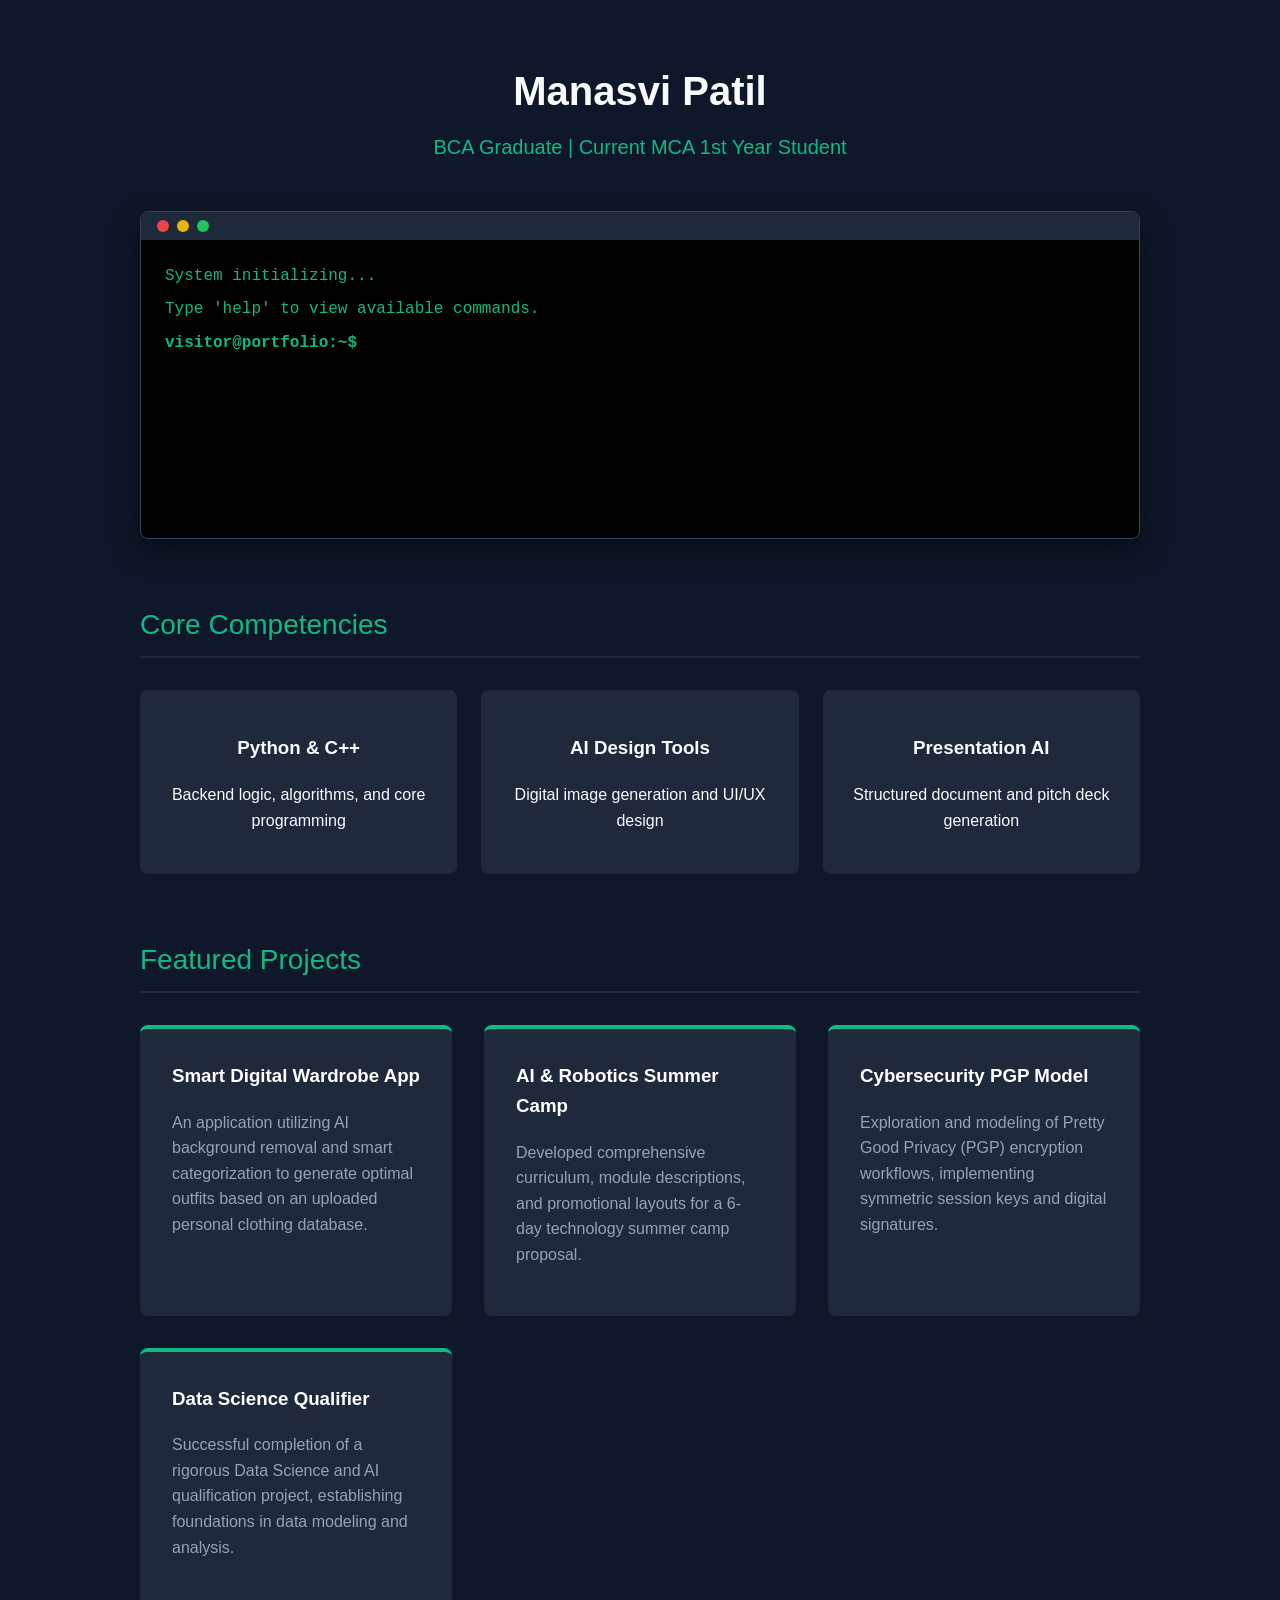
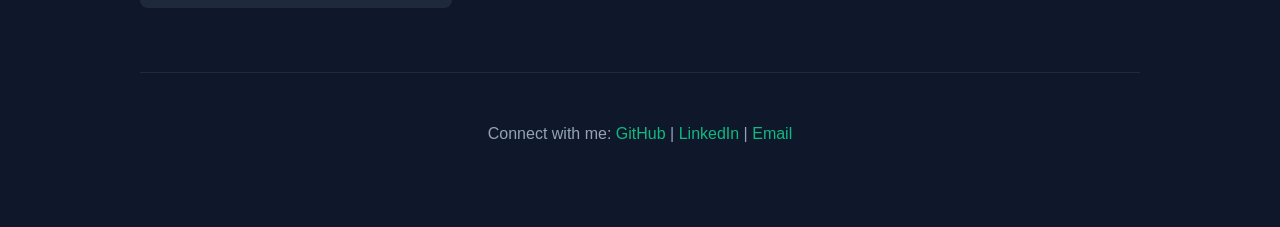
==== portflio/portfolio.html @ d6da3418 "Initial commit" ====
<!DOCTYPE html>
<html lang="en">
<head>
    <meta charset="UTF-8">
    <meta name="viewport" content="width=device-width, initial-scale=1.0">
    <title>Manasvi Patil | Developer Portfolio</title>
    <style>
        :root {
            --bg-color: #0f172a;
            --surface-color: #1e293b;
            --text-main: #f8fafc;
            --text-muted: #94a3b8;
            --accent: #10b981;
            --accent-glow: rgba(16, 185, 129, 0.4);
            --font-mono: 'Courier New', Courier, monospace;
            --font-sans: -apple-system, BlinkMacSystemFont, "Segoe UI", Roboto, Helvetica, Arial, sans-serif;
        }

        body {
            margin: 0;
            padding: 0;
            background-color: var(--bg-color);
            color: var(--text-main);
            font-family: var(--font-sans);
            line-height: 1.6;
        }

        .container {
            max-width: 1000px;
            margin: 0 auto;
            padding: 2rem;
        }

        header {
            margin-bottom: 3rem;
            text-align: center;
        }

        h1 {
            font-size: 2.5rem;
            margin-bottom: 0.5rem;
            color: var(--text-main);
        }

        h2 {
            font-size: 1.25rem;
            color: var(--accent);
            font-weight: 500;
            margin-top: 0;
        }

        /* Interactive Terminal Section */
        .terminal-wrapper {
            background-color: #000;
            border-radius: 8px;
            border: 1px solid #334155;
            box-shadow: 0 10px 30px rgba(0,0,0,0.5);
            margin-bottom: 4rem;
            overflow: hidden;
            font-family: var(--font-mono);
        }

        .terminal-header {
            background-color: #1e293b;
            padding: 0.5rem 1rem;
            display: flex;
            gap: 8px;
            align-items: center;
        }

        .dot {
            width: 12px;
            height: 12px;
            border-radius: 50%;
        }
        .dot.red { background-color: #ef4444; }
        .dot.yellow { background-color: #eab308; }
        .dot.green { background-color: #22c55e; }

        .terminal-body {
            padding: 1.5rem;
            height: 250px;
            overflow-y: auto;
            color: var(--accent);
        }

        .terminal-line { margin-bottom: 0.5rem; }
        .terminal-output { color: var(--text-muted); margin-bottom: 1rem; }
        
        .input-line {
            display: flex;
            align-items: center;
            gap: 10px;
        }

        .prompt { color: var(--accent); font-weight: bold; }
        
        input#cmd {
            background: transparent;
            border: none;
            color: var(--text-main);
            font-family: var(--font-mono);
            font-size: 1rem;
            width: 100%;
            outline: none;
        }

        /* Skills Matrix */
        .section-title {
            font-size: 1.75rem;
            border-bottom: 2px solid var(--surface-color);
            padding-bottom: 0.5rem;
            margin-bottom: 2rem;
        }

        .skills-grid {
            display: grid;
            grid-template-columns: repeat(auto-fit, minmax(200px, 1fr));
            gap: 1.5rem;
            margin-bottom: 4rem;
        }

        .skill-card {
            background-color: var(--surface-color);
            padding: 1.5rem;
            border-radius: 8px;
            text-align: center;
            border: 1px solid transparent;
            transition: all 0.3s ease;
        }

        .skill-card:hover {
            border-color: var(--accent);
            box-shadow: 0 0 15px var(--accent-glow);
            transform: translateY(-2px);
        }

        /* Projects */
        .projects-grid {
            display: grid;
            grid-template-columns: repeat(auto-fit, minmax(300px, 1fr));
            gap: 2rem;
            margin-bottom: 4rem;
        }

        .project-card {
            background-color: var(--surface-color);
            border-radius: 8px;
            padding: 2rem;
            border-top: 4px solid var(--accent);
        }

        .project-card h3 { margin-top: 0; color: #fff; }
        .project-card p { color: var(--text-muted); }

        footer {
            text-align: center;
            color: var(--text-muted);
            padding: 2rem 0;
            border-top: 1px solid var(--surface-color);
        }
        
        a { color: var(--accent); text-decoration: none; }
        a:hover { text-decoration: underline; }
    </style>
</head>
<body>

    <div class="container">
        <header>
            <h1>Manasvi Patil</h1>
            <h2>BCA Graduate | Current MCA 1st Year Student</h2>
        </header>

        <!-- The Easter Egg: Interactive Terminal -->
        <section class="terminal-wrapper">
            <div class="terminal-header">
                <div class="dot red"></div>
                <div class="dot yellow"></div>
                <div class="dot green"></div>
            </div>
            <div class="terminal-body" id="terminal-body">
                <div class="terminal-line">System initializing...</div>
                <div class="terminal-line">Type 'help' to view available commands.</div>
                <div id="output-area"></div>
                <div class="input-line">
                    <span class="prompt">visitor@portfolio:~$</span>
                    <input type="text" id="cmd" autocomplete="off" autofocus>
                </div>
            </div>
        </section>

        <!-- Skills Section -->
        <h2 class="section-title">Core Competencies</h2>
        <div class="skills-grid">
            <div class="skill-card">
                <h3>Python & C++</h3>
                <p>Backend logic, algorithms, and core programming</p>
            </div>
            <div class="skill-card">
                <h3>AI Design Tools</h3>
                <p>Digital image generation and UI/UX design</p>
            </div>
            <div class="skill-card">
                <h3>Presentation AI</h3>
                <p>Structured document and pitch deck generation</p>
            </div>
        </div>

        <!-- Projects Section -->
        <h2 class="section-title">Featured Projects</h2>
        <div class="projects-grid">
            <div class="project-card">
                <h3>Smart Digital Wardrobe App</h3>
                <p>An application utilizing AI background removal and smart categorization to generate optimal outfits based on an uploaded personal clothing database.</p>
            </div>
            <div class="project-card">
                <h3>AI & Robotics Summer Camp</h3>
                <p>Developed comprehensive curriculum, module descriptions, and promotional layouts for a 6-day technology summer camp proposal.</p>
            </div>
            <div class="project-card">
                <h3>Cybersecurity PGP Model</h3>
                <p>Exploration and modeling of Pretty Good Privacy (PGP) encryption workflows, implementing symmetric session keys and digital signatures.</p>
            </div>
            <div class="project-card">
                <h3>Data Science Qualifier</h3>
                <p>Successful completion of a rigorous Data Science and AI qualification project, establishing foundations in data modeling and analysis.</p>
            </div>
        </div>

        <footer>
            <p>Connect with me: <a href="#">GitHub</a> | <a href="#">LinkedIn</a> | <a href="#">Email</a></p>
        </footer>
    </div>

    <!-- Terminal Logic -->
    <script>
        const input = document.getElementById('cmd');
        const outputArea = document.getElementById('output-area');
        const terminalBody = document.getElementById('terminal-body');

        const commands = {
            'help': 'Available commands: about, skills, projects, clear',
            'about': 'Hi, I am Manasvi. I recently completed my BCA and am currently in my 1st year of MCA. I bridge software engineering with AI and data science.',
            'skills': 'Core Skills:\n- Python & C++\n- AI Design & Presentation Tools\n- Problem Solving',
            'projects': 'Loading projects...\n1. Smart Digital Wardrobe\n2. AI & Robotics Camp Curriculum\n3. Cybersecurity PGP Encryption\n4. Data Science Qualifier',
        };

        input.addEventListener('keypress', function (e) {
            if (e.key === 'Enter') {
                const cmdVal = input.value.trim().toLowerCase();
                if (cmdVal) {
                    // Echo command
                    const echo = document.createElement('div');
                    echo.className = 'terminal-line';
                    echo.innerHTML = `<span class="prompt">visitor@portfolio:~$</span> ${cmdVal}`;
                    outputArea.appendChild(echo);

                    // Handle command
                    if (cmdVal === 'clear') {
                        outputArea.innerHTML = '';
                    } else {
                        const response = document.createElement('div');
                        response.className = 'terminal-output';
                        response.innerText = commands[cmdVal] || `Command not found: ${cmdVal}. Type 'help' for a list of commands.`;
                        outputArea.appendChild(response);
                    }
                }
                input.value = '';
                terminalBody.scrollTop = terminalBody.scrollHeight;
            }
        });

        // Ensure clicking terminal focuses input
        terminalBody.addEventListener('click', () => {
            input.focus();
        });
    </script>
</body>
</html>
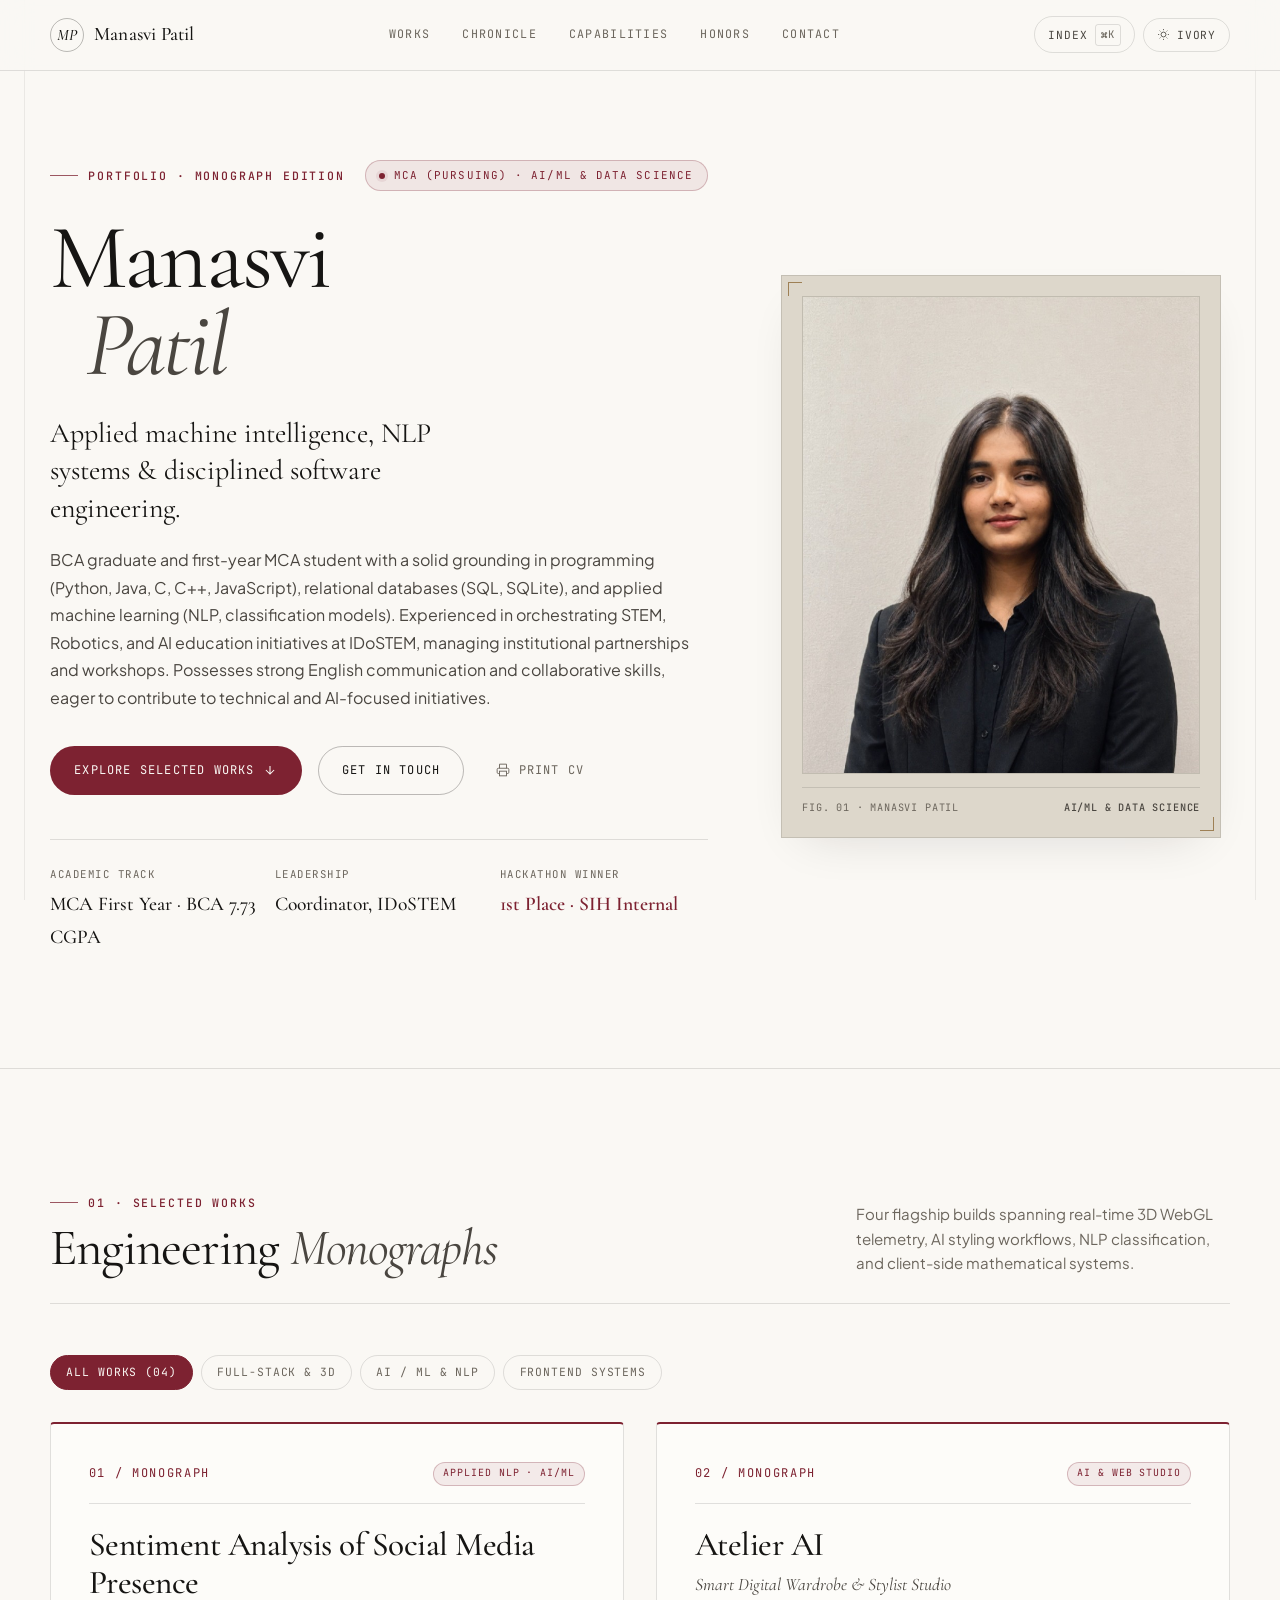
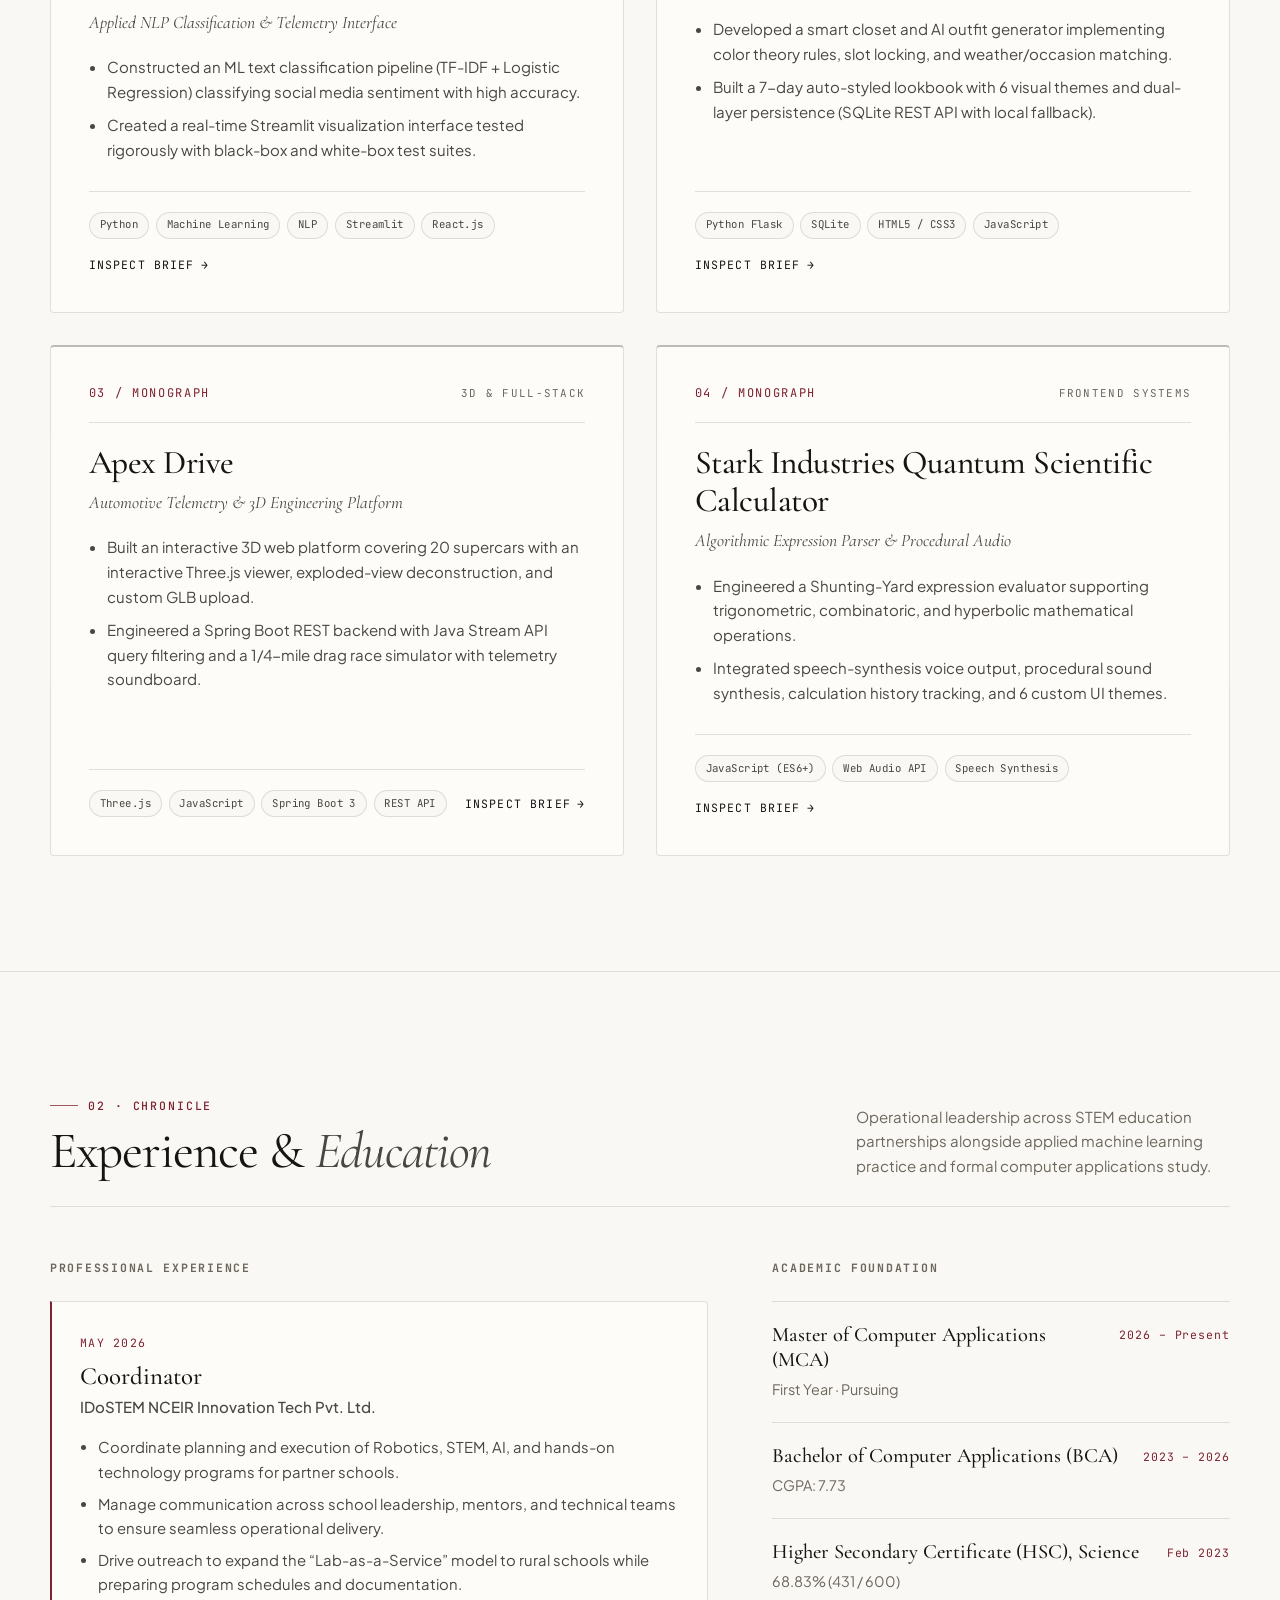
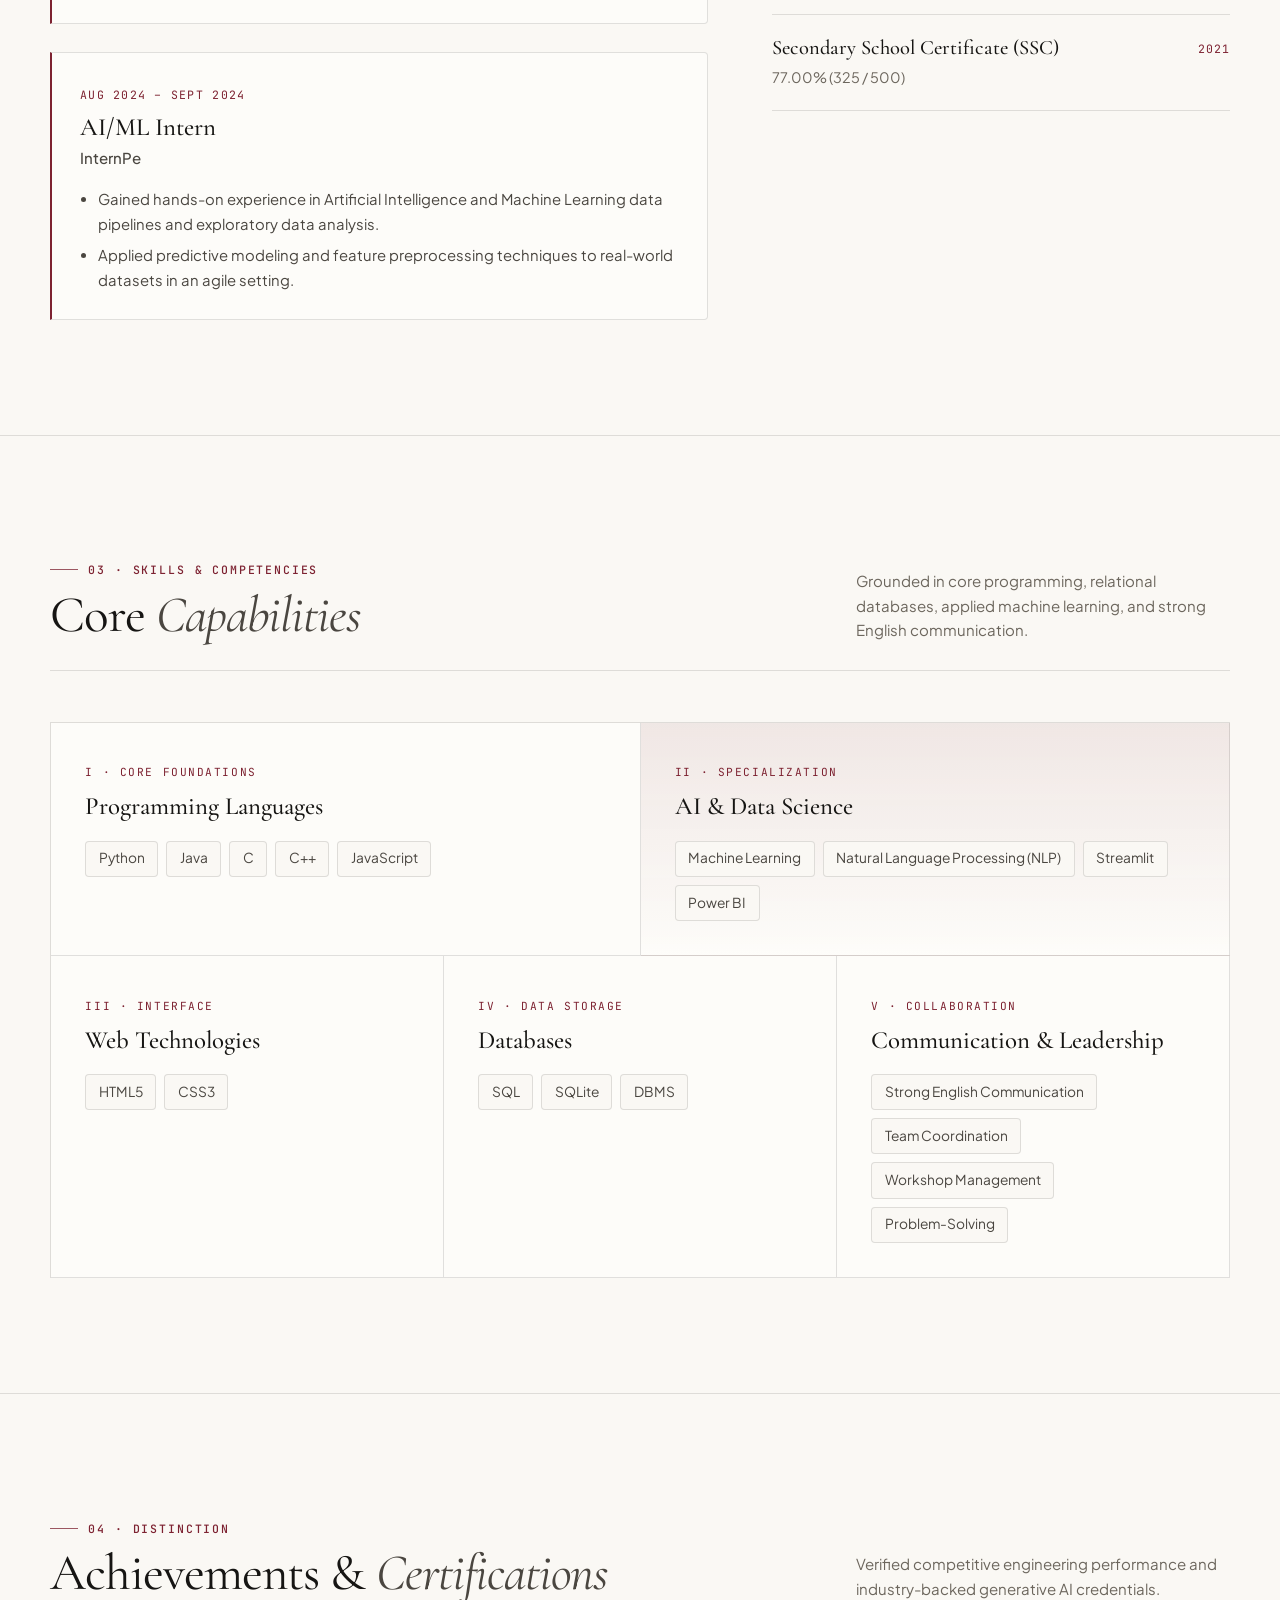
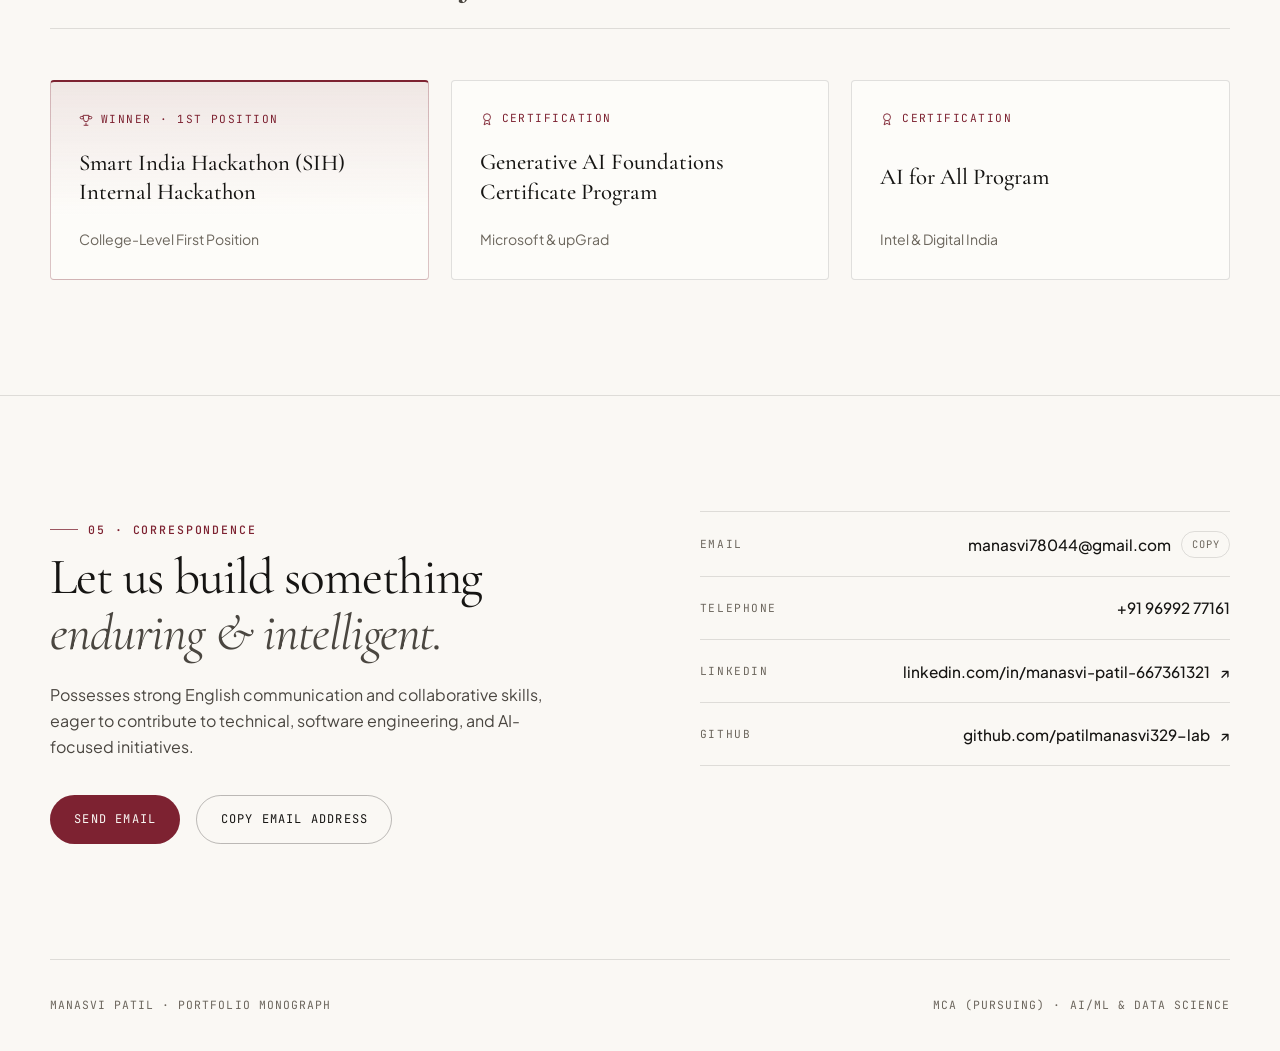
==== commit 3f4a5a9e: "Update editorial portfolio with AI/ML resume and portrait" ====
--- a/portflio/portfolio.html
+++ b/portflio/portfolio.html
@@ -1,280 +1,674 @@
 <!DOCTYPE html>
 <html lang="en">
 <head>
-    <meta charset="UTF-8">
-    <meta name="viewport" content="width=device-width, initial-scale=1.0">
-    <title>Manasvi Patil | Developer Portfolio</title>
-    <style>
-        :root {
-            --bg-color: #0f172a;
-            --surface-color: #1e293b;
-            --text-main: #f8fafc;
-            --text-muted: #94a3b8;
-            --accent: #10b981;
-            --accent-glow: rgba(16, 185, 129, 0.4);
-            --font-mono: 'Courier New', Courier, monospace;
-            --font-sans: -apple-system, BlinkMacSystemFont, "Segoe UI", Roboto, Helvetica, Arial, sans-serif;
-        }
-
-        body {
-            margin: 0;
-            padding: 0;
-            background-color: var(--bg-color);
-            color: var(--text-main);
-            font-family: var(--font-sans);
-            line-height: 1.6;
-        }
-
-        .container {
-            max-width: 1000px;
-            margin: 0 auto;
-            padding: 2rem;
-        }
-
-        header {
-            margin-bottom: 3rem;
-            text-align: center;
-        }
-
-        h1 {
-            font-size: 2.5rem;
-            margin-bottom: 0.5rem;
-            color: var(--text-main);
-        }
-
-        h2 {
-            font-size: 1.25rem;
-            color: var(--accent);
-            font-weight: 500;
-            margin-top: 0;
-        }
-
-        /* Interactive Terminal Section */
-        .terminal-wrapper {
-            background-color: #000;
-            border-radius: 8px;
-            border: 1px solid #334155;
-            box-shadow: 0 10px 30px rgba(0,0,0,0.5);
-            margin-bottom: 4rem;
-            overflow: hidden;
-            font-family: var(--font-mono);
-        }
-
-        .terminal-header {
-            background-color: #1e293b;
-            padding: 0.5rem 1rem;
-            display: flex;
-            gap: 8px;
-            align-items: center;
-        }
-
-        .dot {
-            width: 12px;
-            height: 12px;
-            border-radius: 50%;
-        }
-        .dot.red { background-color: #ef4444; }
-        .dot.yellow { background-color: #eab308; }
-        .dot.green { background-color: #22c55e; }
-
-        .terminal-body {
-            padding: 1.5rem;
-            height: 250px;
-            overflow-y: auto;
-            color: var(--accent);
-        }
-
-        .terminal-line { margin-bottom: 0.5rem; }
-        .terminal-output { color: var(--text-muted); margin-bottom: 1rem; }
-        
-        .input-line {
-            display: flex;
-            align-items: center;
-            gap: 10px;
-        }
-
-        .prompt { color: var(--accent); font-weight: bold; }
-        
-        input#cmd {
-            background: transparent;
-            border: none;
-            color: var(--text-main);
-            font-family: var(--font-mono);
-            font-size: 1rem;
-            width: 100%;
-            outline: none;
-        }
-
-        /* Skills Matrix */
-        .section-title {
-            font-size: 1.75rem;
-            border-bottom: 2px solid var(--surface-color);
-            padding-bottom: 0.5rem;
-            margin-bottom: 2rem;
-        }
-
-        .skills-grid {
-            display: grid;
-            grid-template-columns: repeat(auto-fit, minmax(200px, 1fr));
-            gap: 1.5rem;
-            margin-bottom: 4rem;
-        }
-
-        .skill-card {
-            background-color: var(--surface-color);
-            padding: 1.5rem;
-            border-radius: 8px;
-            text-align: center;
-            border: 1px solid transparent;
-            transition: all 0.3s ease;
-        }
-
-        .skill-card:hover {
-            border-color: var(--accent);
-            box-shadow: 0 0 15px var(--accent-glow);
-            transform: translateY(-2px);
-        }
-
-        /* Projects */
-        .projects-grid {
-            display: grid;
-            grid-template-columns: repeat(auto-fit, minmax(300px, 1fr));
-            gap: 2rem;
-            margin-bottom: 4rem;
-        }
-
-        .project-card {
-            background-color: var(--surface-color);
-            border-radius: 8px;
-            padding: 2rem;
-            border-top: 4px solid var(--accent);
-        }
-
-        .project-card h3 { margin-top: 0; color: #fff; }
-        .project-card p { color: var(--text-muted); }
-
-        footer {
-            text-align: center;
-            color: var(--text-muted);
-            padding: 2rem 0;
-            border-top: 1px solid var(--surface-color);
-        }
-        
-        a { color: var(--accent); text-decoration: none; }
-        a:hover { text-decoration: underline; }
-    </style>
+  <meta charset="UTF-8">
+  <meta name="viewport" content="width=device-width, initial-scale=1.0">
+  <title>Manasvi Patil — AI/ML &amp; Data Science</title>
+  <meta
+    name="description"
+    content="Portfolio of Manasvi Patil — BCA graduate and first-year MCA student focused on AI/ML &amp; Data Science, Python, Java, C, C++, JavaScript, SQL, and applied NLP."
+  >
+  <link rel="preconnect" href="https://fonts.googleapis.com">
+  <link rel="preconnect" href="https://fonts.gstatic.com" crossorigin>
+  <link
+    href="https://fonts.googleapis.com/css2?family=Cormorant+Garamond:ital,wght@0,400;0,500;0,600;1,400;1,500&family=JetBrains+Mono:wght@400;500&family=Plus+Jakarta+Sans:wght@300;400;500;600&display=swap"
+    rel="stylesheet"
+  >
+  <link rel="stylesheet" href="styles.css">
+  <script src="script.js" defer></script>
 </head>
 <body>
-
-    <div class="container">
-        <header>
-            <h1>Manasvi Patil</h1>
-            <h2>BCA Graduate | Current MCA 1st Year Student</h2>
-        </header>
-
-        <!-- The Easter Egg: Interactive Terminal -->
-        <section class="terminal-wrapper">
-            <div class="terminal-header">
-                <div class="dot red"></div>
-                <div class="dot yellow"></div>
-                <div class="dot green"></div>
-            </div>
-            <div class="terminal-body" id="terminal-body">
-                <div class="terminal-line">System initializing...</div>
-                <div class="terminal-line">Type 'help' to view available commands.</div>
-                <div id="output-area"></div>
-                <div class="input-line">
-                    <span class="prompt">visitor@portfolio:~$</span>
-                    <input type="text" id="cmd" autocomplete="off" autofocus>
-                </div>
-            </div>
-        </section>
-
-        <!-- Skills Section -->
-        <h2 class="section-title">Core Competencies</h2>
-        <div class="skills-grid">
-            <div class="skill-card">
-                <h3>Python & C++</h3>
-                <p>Backend logic, algorithms, and core programming</p>
-            </div>
-            <div class="skill-card">
-                <h3>AI Design Tools</h3>
-                <p>Digital image generation and UI/UX design</p>
-            </div>
-            <div class="skill-card">
-                <h3>Presentation AI</h3>
-                <p>Structured document and pitch deck generation</p>
-            </div>
-        </div>
-
-        <!-- Projects Section -->
-        <h2 class="section-title">Featured Projects</h2>
-        <div class="projects-grid">
-            <div class="project-card">
-                <h3>Smart Digital Wardrobe App</h3>
-                <p>An application utilizing AI background removal and smart categorization to generate optimal outfits based on an uploaded personal clothing database.</p>
-            </div>
-            <div class="project-card">
-                <h3>AI & Robotics Summer Camp</h3>
-                <p>Developed comprehensive curriculum, module descriptions, and promotional layouts for a 6-day technology summer camp proposal.</p>
-            </div>
-            <div class="project-card">
-                <h3>Cybersecurity PGP Model</h3>
-                <p>Exploration and modeling of Pretty Good Privacy (PGP) encryption workflows, implementing symmetric session keys and digital signatures.</p>
-            </div>
-            <div class="project-card">
-                <h3>Data Science Qualifier</h3>
-                <p>Successful completion of a rigorous Data Science and AI qualification project, establishing foundations in data modeling and analysis.</p>
-            </div>
-        </div>
-
-        <footer>
-            <p>Connect with me: <a href="#">GitHub</a> | <a href="#">LinkedIn</a> | <a href="#">Email</a></p>
-        </footer>
+  <a class="skip-link" href="#main-content">Skip to main content</a>
+
+  <div class="reading-progress" aria-hidden="true">
+    <div class="reading-progress__fill" id="reading-progress-fill"></div>
+  </div>
+
+  <div class="folio-frame">
+    <!-- Top Editorial Navigation -->
+    <header class="site-header">
+      <div class="container site-header__inner">
+        <a class="brand" href="#top" aria-label="Manasvi Patil home">
+          <span class="brand__monogram" aria-hidden="true">MP</span>
+          <span class="brand__name">Manasvi Patil</span>
+        </a>
+
+        <nav class="site-nav" aria-label="Primary sections">
+          <a href="#works">Works</a>
+          <a href="#experience">Chronicle</a>
+          <a href="#skills">Capabilities</a>
+          <a href="#honors">Honors</a>
+          <a href="#contact">Contact</a>
+        </nav>
+
+        <div class="header-actions">
+          <button
+            type="button"
+            class="pill-btn"
+            id="concierge-open"
+            aria-label="Open Atelier Index command palette"
+          >
+            <span>Index</span>
+            <kbd>⌘K</kbd>
+          </button>
+
+          <button
+            type="button"
+            class="pill-btn"
+            id="theme-toggle"
+            aria-pressed="false"
+            aria-label="Switch to Noir dark edition"
+          >
+            <svg width="13" height="13" viewBox="0 0 24 24" fill="none" stroke="currentColor" stroke-width="1.6" aria-hidden="true">
+              <circle cx="12" cy="12" r="4.5"></circle>
+              <path d="M12 2v2M12 20v2M4.93 4.93l1.41 1.41M17.66 17.66l1.41 1.41M2 12h2M20 12h2M4.93 19.07l1.41-1.41M17.66 6.34l1.41-1.41"></path>
+            </svg>
+            <span id="theme-label">Ivory</span>
+          </button>
+
+          <button
+            type="button"
+            class="icon-btn mobile-menu-btn"
+            id="mobile-menu-toggle"
+            aria-expanded="false"
+            aria-controls="mobile-nav"
+            aria-label="Toggle navigation menu"
+          >
+            <svg width="16" height="16" viewBox="0 0 24 24" fill="none" stroke="currentColor" stroke-width="1.75" aria-hidden="true">
+              <line x1="4" y1="8" x2="20" y2="8"></line>
+              <line x1="4" y1="16" x2="20" y2="16"></line>
+            </svg>
+          </button>
+        </div>
+      </div>
+
+      <nav class="mobile-nav" id="mobile-nav" aria-label="Mobile navigation" hidden>
+        <div class="mobile-nav__links">
+          <a href="#works">01 · Selected Works</a>
+          <a href="#experience">02 · Chronicle &amp; Education</a>
+          <a href="#skills">03 · Technical Matrix</a>
+          <a href="#honors">04 · Honors &amp; Certifications</a>
+          <a href="#contact">05 · Contact &amp; Colophon</a>
+        </div>
+      </nav>
+    </header>
+
+    <main id="main-content">
+      <!-- Hero Cover Spread -->
+      <section class="hero" id="top" aria-labelledby="hero-name">
+        <div class="container hero__grid">
+          <div class="hero__content">
+            <div class="hero__meta-row">
+              <span class="eyebrow">Portfolio · Monograph Edition</span>
+              <span class="status-badge">
+                <span class="status-badge__dot" aria-hidden="true"></span>
+                <span>MCA (Pursuing) · AI/ML &amp; Data Science</span>
+              </span>
+            </div>
+
+            <h1 class="hero__title" id="hero-name">
+              Manasvi
+              <em>Patil</em>
+            </h1>
+
+            <p class="hero__subtitle">
+              Applied machine intelligence, NLP systems &amp; disciplined software engineering.
+            </p>
+
+            <p class="hero__summary">
+              BCA graduate and first-year MCA student with a solid grounding in programming (Python, Java, C, C++,
+              JavaScript), relational databases (SQL, SQLite), and applied machine learning (NLP, classification models).
+              Experienced in orchestrating STEM, Robotics, and AI education initiatives at IDoSTEM, managing
+              institutional partnerships and workshops. Possesses strong English communication and collaborative skills,
+              eager to contribute to technical and AI-focused initiatives.
+            </p>
+
+            <div class="hero__actions">
+              <a class="btn btn--primary" href="#works">
+                <span>Explore Selected Works</span>
+                <svg width="14" height="14" viewBox="0 0 24 24" fill="none" stroke="currentColor" stroke-width="1.8" aria-hidden="true">
+                  <path d="M12 5v14M19 12l-7 7-7-7"></path>
+                </svg>
+              </a>
+
+              <a class="btn btn--outline" href="#contact">Get in Touch</a>
+
+              <button type="button" class="btn btn--ghost" data-print-cv>
+                <svg width="14" height="14" viewBox="0 0 24 24" fill="none" stroke="currentColor" stroke-width="1.6" aria-hidden="true">
+                  <polyline points="6 9 6 2 18 2 18 9"></polyline>
+                  <path d="M6 18H4a2 2 0 0 1-2-2v-5a2 2 0 0 1 2-2h16a2 2 0 0 1 2 2v5a2 2 0 0 1-2 2h-2"></path>
+                  <rect x="6" y="14" width="12" height="8"></rect>
+                </svg>
+                <span>Print CV</span>
+              </button>
+            </div>
+
+            <div class="hero__ledger" aria-label="Profile highlights">
+              <div>
+                <span class="ledger-item__label">Academic Track</span>
+                <span class="ledger-item__value">MCA First Year · BCA 7.73 CGPA</span>
+              </div>
+              <div>
+                <span class="ledger-item__label">Leadership</span>
+                <span class="ledger-item__value">Coordinator, IDoSTEM</span>
+              </div>
+              <div class="ledger-item--highlight">
+                <span class="ledger-item__label">Hackathon Winner</span>
+                <span class="ledger-item__value">1st Place · SIH Internal</span>
+              </div>
+            </div>
+          </div>
+
+          <figure class="portrait-figure">
+            <div class="portrait-mat">
+              <div class="portrait-frame">
+                <img
+                  src="assets/manasvi-patil.jpg"
+                  alt="Portrait of Manasvi Patil wearing a tailored black blazer over a black collared shirt against a warm stone backdrop"
+                  width="768"
+                  height="1024"
+                  fetchpriority="high"
+                  decoding="async"
+                >
+              </div>
+              <figcaption class="portrait-plaque">
+                <span>Fig. 01 · Manasvi Patil</span>
+                <strong>AI/ML &amp; Data Science</strong>
+              </figcaption>
+            </div>
+          </figure>
+        </div>
+      </section>
+
+      <!-- 01 · Selected Works -->
+      <section class="section" id="works" aria-labelledby="works-heading">
+        <div class="container">
+          <div class="section-header reveal">
+            <div>
+              <span class="eyebrow">01 · Selected Works</span>
+              <h2 class="section-title" id="works-heading">
+                Engineering <em>Monographs</em>
+              </h2>
+            </div>
+            <p class="section-aside">
+              Four flagship builds spanning real-time 3D WebGL telemetry, AI styling workflows, NLP classification, and client-side mathematical systems.
+            </p>
+          </div>
+
+          <div class="filter-bar reveal" role="group" aria-label="Filter projects by discipline">
+            <button type="button" class="filter-btn is-active" data-filter="all" aria-pressed="true">All Works (04)</button>
+            <button type="button" class="filter-btn" data-filter="fullstack" aria-pressed="false">Full-Stack &amp; 3D</button>
+            <button type="button" class="filter-btn" data-filter="ai" aria-pressed="false">AI / ML &amp; NLP</button>
+            <button type="button" class="filter-btn" data-filter="frontend" aria-pressed="false">Frontend Systems</button>
+          </div>
+
+          <p class="sr-only" id="filter-status" aria-live="polite">Showing 4 of 4 works.</p>
+
+          <div class="projects-grid">
+            <!-- Project 01 (Featured AI/ML Flagship) -->
+            <article class="project-card project-card--featured reveal" data-category="ai">
+              <div>
+                <div class="project-card__top">
+                  <span class="project-card__num">01 / MONOGRAPH</span>
+                  <span class="project-card__badge">Applied NLP · AI/ML</span>
+                </div>
+                <h3 class="project-card__title">Sentiment Analysis of Social Media Presence</h3>
+                <p class="project-card__subtitle">Applied NLP Classification &amp; Telemetry Interface</p>
+                <ul class="project-card__bullets">
+                  <li>Constructed an ML text classification pipeline (TF-IDF + Logistic Regression) classifying social media sentiment with high accuracy.</li>
+                  <li>Created a real-time Streamlit visualization interface tested rigorously with black-box and white-box test suites.</li>
+                </ul>
+              </div>
+              <div class="project-card__footer">
+                <div class="tag-row">
+                  <span class="tag">Python</span>
+                  <span class="tag">Machine Learning</span>
+                  <span class="tag">NLP</span>
+                  <span class="tag">Streamlit</span>
+                  <span class="tag">React.js</span>
+                </div>
+                <button type="button" class="monograph-link" data-monograph="sentiment-analysis">
+                  <span>Inspect Brief</span>
+                  <span aria-hidden="true">→</span>
+                </button>
+              </div>
+            </article>
+
+            <!-- Project 02 (Featured AI Studio) -->
+            <article class="project-card project-card--featured reveal" data-category="fullstack,ai">
+              <div>
+                <div class="project-card__top">
+                  <span class="project-card__num">02 / MONOGRAPH</span>
+                  <span class="project-card__badge">AI &amp; Web Studio</span>
+                </div>
+                <h3 class="project-card__title">Atelier AI</h3>
+                <p class="project-card__subtitle">Smart Digital Wardrobe &amp; Stylist Studio</p>
+                <ul class="project-card__bullets">
+                  <li>Developed a smart closet and AI outfit generator implementing color theory rules, slot locking, and weather/occasion matching.</li>
+                  <li>Built a 7-day auto-styled lookbook with 6 visual themes and dual-layer persistence (SQLite REST API with local fallback).</li>
+                </ul>
+              </div>
+              <div class="project-card__footer">
+                <div class="tag-row">
+                  <span class="tag">Python Flask</span>
+                  <span class="tag">SQLite</span>
+                  <span class="tag">HTML5 / CSS3</span>
+                  <span class="tag">JavaScript</span>
+                </div>
+                <button type="button" class="monograph-link" data-monograph="atelier-ai">
+                  <span>Inspect Brief</span>
+                  <span aria-hidden="true">→</span>
+                </button>
+              </div>
+            </article>
+
+            <!-- Project 03 -->
+            <article class="project-card reveal" data-category="fullstack">
+              <div>
+                <div class="project-card__top">
+                  <span class="project-card__num">03 / MONOGRAPH</span>
+                  <span class="project-card__domain">3D &amp; Full-Stack</span>
+                </div>
+                <h3 class="project-card__title">Apex Drive</h3>
+                <p class="project-card__subtitle">Automotive Telemetry &amp; 3D Engineering Platform</p>
+                <ul class="project-card__bullets">
+                  <li>Built an interactive 3D web platform covering 20 supercars with an interactive Three.js viewer, exploded-view deconstruction, and custom GLB upload.</li>
+                  <li>Engineered a Spring Boot REST backend with Java Stream API query filtering and a 1/4-mile drag race simulator with telemetry soundboard.</li>
+                </ul>
+              </div>
+              <div class="project-card__footer">
+                <div class="tag-row">
+                  <span class="tag">Three.js</span>
+                  <span class="tag">JavaScript</span>
+                  <span class="tag">Spring Boot 3</span>
+                  <span class="tag">REST API</span>
+                </div>
+                <button type="button" class="monograph-link" data-monograph="apex-drive">
+                  <span>Inspect Brief</span>
+                  <span aria-hidden="true">→</span>
+                </button>
+              </div>
+            </article>
+
+            <!-- Project 04 -->
+            <article class="project-card reveal" data-category="frontend">
+              <div>
+                <div class="project-card__top">
+                  <span class="project-card__num">04 / MONOGRAPH</span>
+                  <span class="project-card__domain">Frontend Systems</span>
+                </div>
+                <h3 class="project-card__title">Stark Industries Quantum Scientific Calculator</h3>
+                <p class="project-card__subtitle">Algorithmic Expression Parser &amp; Procedural Audio</p>
+                <ul class="project-card__bullets">
+                  <li>Engineered a Shunting-Yard expression evaluator supporting trigonometric, combinatoric, and hyperbolic mathematical operations.</li>
+                  <li>Integrated speech-synthesis voice output, procedural sound synthesis, calculation history tracking, and 6 custom UI themes.</li>
+                </ul>
+              </div>
+              <div class="project-card__footer">
+                <div class="tag-row">
+                  <span class="tag">JavaScript (ES6+)</span>
+                  <span class="tag">Web Audio API</span>
+                  <span class="tag">Speech Synthesis</span>
+                </div>
+                <button type="button" class="monograph-link" data-monograph="quantum-calculator">
+                  <span>Inspect Brief</span>
+                  <span aria-hidden="true">→</span>
+                </button>
+              </div>
+            </article>
+          </div>
+        </div>
+      </section>
+
+      <!-- 02 · Professional Chronicle & Academic Foundation -->
+      <section class="section" id="experience" aria-labelledby="chronicle-heading">
+        <div class="container">
+          <div class="section-header reveal">
+            <div>
+              <span class="eyebrow">02 · Chronicle</span>
+              <h2 class="section-title" id="chronicle-heading">
+                Experience &amp; <em>Education</em>
+              </h2>
+            </div>
+            <p class="section-aside">
+              Operational leadership across STEM education partnerships alongside applied machine learning practice and formal computer applications study.
+            </p>
+          </div>
+
+          <div class="chronicle-grid">
+            <div class="reveal">
+              <h3 class="column-kicker">Professional Experience</h3>
+              <div class="timeline-list">
+                <article class="timeline-item">
+                  <span class="timeline-item__period">May 2026</span>
+                  <h4 class="timeline-item__role">Coordinator</h4>
+                  <p class="timeline-item__org">IDoSTEM NCEIR Innovation Tech Pvt. Ltd.</p>
+                  <ul class="timeline-item__points">
+                    <li>Coordinate planning and execution of Robotics, STEM, AI, and hands-on technology programs for partner schools.</li>
+                    <li>Manage communication across school leadership, mentors, and technical teams to ensure seamless operational delivery.</li>
+                    <li>Drive outreach to expand the “Lab-as-a-Service” model to rural schools while preparing program schedules and documentation.</li>
+                  </ul>
+                </article>
+
+                <article class="timeline-item">
+                  <span class="timeline-item__period">Aug 2024 – Sept 2024</span>
+                  <h4 class="timeline-item__role">AI/ML Intern</h4>
+                  <p class="timeline-item__org">InternPe</p>
+                  <ul class="timeline-item__points">
+                    <li>Gained hands-on experience in Artificial Intelligence and Machine Learning data pipelines and exploratory data analysis.</li>
+                    <li>Applied predictive modeling and feature preprocessing techniques to real-world datasets in an agile setting.</li>
+                  </ul>
+                </article>
+              </div>
+            </div>
+
+            <div class="reveal">
+              <h3 class="column-kicker">Academic Foundation</h3>
+              <div class="edu-table">
+                <div class="edu-row">
+                  <div class="edu-row__degree">Master of Computer Applications (MCA)</div>
+                  <div class="edu-row__year">2026 – Present</div>
+                  <div class="edu-row__detail">First Year · Pursuing</div>
+                </div>
+
+                <div class="edu-row">
+                  <div class="edu-row__degree">Bachelor of Computer Applications (BCA)</div>
+                  <div class="edu-row__year">2023 – 2026</div>
+                  <div class="edu-row__detail">CGPA: 7.73</div>
+                </div>
+
+                <div class="edu-row">
+                  <div class="edu-row__degree">Higher Secondary Certificate (HSC), Science</div>
+                  <div class="edu-row__year">Feb 2023</div>
+                  <div class="edu-row__detail">68.83% (431 / 600)</div>
+                </div>
+
+                <div class="edu-row">
+                  <div class="edu-row__degree">Secondary School Certificate (SSC)</div>
+                  <div class="edu-row__year">2021</div>
+                  <div class="edu-row__detail">77.00% (325 / 500)</div>
+                </div>
+              </div>
+            </div>
+          </div>
+        </div>
+      </section>
+
+      <!-- 03 · Technical Capabilities Matrix -->
+      <section class="section" id="skills" aria-labelledby="skills-heading">
+        <div class="container">
+          <div class="section-header reveal">
+            <div>
+              <span class="eyebrow">03 · Skills &amp; Competencies</span>
+              <h2 class="section-title" id="skills-heading">
+                Core <em>Capabilities</em>
+              </h2>
+            </div>
+            <p class="section-aside">
+              Grounded in core programming, relational databases, applied machine learning, and strong English communication.
+            </p>
+          </div>
+
+          <div class="skills-matrix reveal">
+            <div class="skill-pillar skill-pillar--wide">
+              <span class="skill-pillar__index">I · Core Foundations</span>
+              <h3 class="skill-pillar__title">Programming Languages</h3>
+              <div class="skill-chips">
+                <span class="skill-chip">Python</span>
+                <span class="skill-chip">Java</span>
+                <span class="skill-chip">C</span>
+                <span class="skill-chip">C++</span>
+                <span class="skill-chip">JavaScript</span>
+              </div>
+            </div>
+
+            <div class="skill-pillar skill-pillar--wide skill-pillar--highlight">
+              <span class="skill-pillar__index">II · Specialization</span>
+              <h3 class="skill-pillar__title">AI &amp; Data Science</h3>
+              <div class="skill-chips">
+                <span class="skill-chip">Machine Learning</span>
+                <span class="skill-chip">Natural Language Processing (NLP)</span>
+                <span class="skill-chip">Streamlit</span>
+                <span class="skill-chip">Power BI</span>
+              </div>
+            </div>
+
+            <div class="skill-pillar">
+              <span class="skill-pillar__index">III · Interface</span>
+              <h3 class="skill-pillar__title">Web Technologies</h3>
+              <div class="skill-chips">
+                <span class="skill-chip">HTML5</span>
+                <span class="skill-chip">CSS3</span>
+              </div>
+            </div>
+
+            <div class="skill-pillar">
+              <span class="skill-pillar__index">IV · Data Storage</span>
+              <h3 class="skill-pillar__title">Databases</h3>
+              <div class="skill-chips">
+                <span class="skill-chip">SQL</span>
+                <span class="skill-chip">SQLite</span>
+                <span class="skill-chip">DBMS</span>
+              </div>
+            </div>
+
+            <div class="skill-pillar">
+              <span class="skill-pillar__index">V · Collaboration</span>
+              <h3 class="skill-pillar__title">Communication &amp; Leadership</h3>
+              <div class="skill-chips">
+                <span class="skill-chip">Strong English Communication</span>
+                <span class="skill-chip">Team Coordination</span>
+                <span class="skill-chip">Workshop Management</span>
+                <span class="skill-chip">Problem-Solving</span>
+              </div>
+            </div>
+          </div>
+        </div>
+      </section>
+
+      <!-- 04 · Honors & Certifications -->
+      <section class="section" id="honors" aria-labelledby="honors-heading">
+        <div class="container">
+          <div class="section-header reveal">
+            <div>
+              <span class="eyebrow">04 · Distinction</span>
+              <h2 class="section-title" id="honors-heading">
+                Achievements &amp; <em>Certifications</em>
+              </h2>
+            </div>
+            <p class="section-aside">
+              Verified competitive engineering performance and industry-backed generative AI credentials.
+            </p>
+          </div>
+
+          <div class="honors-grid">
+            <article class="honor-card honor-card--featured reveal">
+              <span class="honor-card__badge">
+                <svg width="14" height="14" viewBox="0 0 24 24" fill="none" stroke="currentColor" stroke-width="1.6" aria-hidden="true">
+                  <path d="M8 21h8M12 17v4M7 4h10l-1 7a4 4 0 0 1-8 0L7 4z"></path>
+                  <path d="M7 6H4a2 2 0 0 0 0 4h3M17 6h3a2 2 0 0 1 0 4h-3"></path>
+                </svg>
+                <span>Winner · 1st Position</span>
+              </span>
+              <h3 class="honor-card__title">Smart India Hackathon (SIH) Internal Hackathon</h3>
+              <p class="honor-card__issuer">College-Level First Position</p>
+            </article>
+
+            <article class="honor-card reveal">
+              <span class="honor-card__badge">
+                <svg width="14" height="14" viewBox="0 0 24 24" fill="none" stroke="currentColor" stroke-width="1.6" aria-hidden="true">
+                  <circle cx="12" cy="9" r="6"></circle>
+                  <path d="M9 14.5L7 22l5-2.5L17 22l-2-7.5"></path>
+                </svg>
+                <span>Certification</span>
+              </span>
+              <h3 class="honor-card__title">Generative AI Foundations Certificate Program</h3>
+              <p class="honor-card__issuer">Microsoft &amp; upGrad</p>
+            </article>
+
+            <article class="honor-card reveal">
+              <span class="honor-card__badge">
+                <svg width="14" height="14" viewBox="0 0 24 24" fill="none" stroke="currentColor" stroke-width="1.6" aria-hidden="true">
+                  <circle cx="12" cy="9" r="6"></circle>
+                  <path d="M9 14.5L7 22l5-2.5L17 22l-2-7.5"></path>
+                </svg>
+                <span>Certification</span>
+              </span>
+              <h3 class="honor-card__title">AI for All Program</h3>
+              <p class="honor-card__issuer">Intel &amp; Digital India</p>
+            </article>
+          </div>
+        </div>
+      </section>
+
+      <!-- 05 · Contact & Colophon -->
+      <section class="section" id="contact" aria-labelledby="contact-heading">
+        <div class="container contact-spread">
+          <div class="reveal">
+            <span class="eyebrow">05 · Correspondence</span>
+            <h2 class="contact-spread__lead" id="contact-heading">
+              Let us build something <em>enduring &amp; intelligent.</em>
+            </h2>
+            <p class="contact-spread__note">
+              Possesses strong English communication and collaborative skills, eager to contribute to technical, software engineering, and AI-focused initiatives.
+            </p>
+            <div class="hero__actions">
+              <a class="btn btn--primary" href="mailto:manasvi78044@gmail.com">Send Email</a>
+              <button type="button" class="btn btn--outline" data-copy-email>Copy Email Address</button>
+            </div>
+          </div>
+
+          <div class="contact-list reveal" aria-label="Direct contact channels">
+            <div class="contact-row">
+              <span class="contact-row__label">Email</span>
+              <div style="display:flex;align-items:center;gap:0.65rem;">
+                <a class="contact-row__value" href="mailto:manasvi78044@gmail.com">manasvi78044@gmail.com</a>
+                <button type="button" class="mini-copy-btn" data-copy-email>Copy</button>
+              </div>
+            </div>
+
+            <div class="contact-row">
+              <span class="contact-row__label">Telephone</span>
+              <a class="contact-row__value" href="tel:+919699277161">+91 96992 77161</a>
+            </div>
+
+            <div class="contact-row">
+              <span class="contact-row__label">LinkedIn</span>
+              <a
+                class="contact-row__value"
+                href="https://www.linkedin.com/in/manasvi-patil-667361321"
+                target="_blank"
+                rel="noopener noreferrer"
+              >
+                <span>linkedin.com/in/manasvi-patil-667361321</span>
+                <span aria-hidden="true">↗</span>
+              </a>
+            </div>
+
+            <div class="contact-row">
+              <span class="contact-row__label">GitHub</span>
+              <a
+                class="contact-row__value"
+                href="https://github.com/patilmanasvi329-lab"
+                target="_blank"
+                rel="noopener noreferrer"
+              >
+                <span>github.com/patilmanasvi329-lab</span>
+                <span aria-hidden="true">↗</span>
+              </a>
+            </div>
+          </div>
+        </div>
+      </section>
+    </main>
+
+    <footer class="container site-footer">
+      <span>Manasvi Patil · Portfolio Monograph</span>
+      <span>MCA (Pursuing) · AI/ML &amp; Data Science</span>
+    </footer>
+  </div>
+
+  <!-- Project Monograph Modal -->
+  <dialog class="editorial-dialog" id="monograph-dialog" aria-labelledby="monograph-title">
+    <div class="dialog-shell">
+      <div class="dialog-header">
+        <span class="eyebrow" id="monograph-kicker">FOLIO 01</span>
+        <button type="button" class="icon-btn" id="monograph-close" aria-label="Close monograph">
+          <svg width="15" height="15" viewBox="0 0 24 24" fill="none" stroke="currentColor" stroke-width="1.8" aria-hidden="true">
+            <line x1="18" y1="6" x2="6" y2="18"></line>
+            <line x1="6" y1="6" x2="18" y2="18"></line>
+          </svg>
+        </button>
+      </div>
+
+      <div class="dialog-body">
+        <h3 class="monograph-title" id="monograph-title">Project Title</h3>
+        <p class="monograph-sub" id="monograph-sub">Project Subtitle</p>
+
+        <p id="monograph-overview" style="margin:0;color:var(--ink-secondary);"></p>
+
+        <div class="monograph-section-label">System Architecture Flow</div>
+        <div class="blueprint-strip" id="monograph-blueprint"></div>
+
+        <div class="monograph-section-label">Engineered Highlights</div>
+        <ul class="project-card__bullets" id="monograph-highlights"></ul>
+
+        <div class="monograph-section-label">Technology Stack</div>
+        <div class="tag-row" id="monograph-stack"></div>
+      </div>
+
+      <div class="dialog-footer">
+        <button type="button" class="pill-btn" id="monograph-prev">← Previous</button>
+        <span id="monograph-counter" style="font-family:var(--font-mono);font-size:0.72rem;color:var(--ink-muted);">01 / 04</span>
+        <button type="button" class="pill-btn" id="monograph-next">Next →</button>
+      </div>
     </div>
-
-    <!-- Terminal Logic -->
-    <script>
-        const input = document.getElementById('cmd');
-        const outputArea = document.getElementById('output-area');
-        const terminalBody = document.getElementById('terminal-body');
-
-        const commands = {
-            'help': 'Available commands: about, skills, projects, clear',
-            'about': 'Hi, I am Manasvi. I recently completed my BCA and am currently in my 1st year of MCA. I bridge software engineering with AI and data science.',
-            'skills': 'Core Skills:\n- Python & C++\n- AI Design & Presentation Tools\n- Problem Solving',
-            'projects': 'Loading projects...\n1. Smart Digital Wardrobe\n2. AI & Robotics Camp Curriculum\n3. Cybersecurity PGP Encryption\n4. Data Science Qualifier',
-        };
-
-        input.addEventListener('keypress', function (e) {
-            if (e.key === 'Enter') {
-                const cmdVal = input.value.trim().toLowerCase();
-                if (cmdVal) {
-                    // Echo command
-                    const echo = document.createElement('div');
-                    echo.className = 'terminal-line';
-                    echo.innerHTML = `<span class="prompt">visitor@portfolio:~$</span> ${cmdVal}`;
-                    outputArea.appendChild(echo);
-
-                    // Handle command
-                    if (cmdVal === 'clear') {
-                        outputArea.innerHTML = '';
-                    } else {
-                        const response = document.createElement('div');
-                        response.className = 'terminal-output';
-                        response.innerText = commands[cmdVal] || `Command not found: ${cmdVal}. Type 'help' for a list of commands.`;
-                        outputArea.appendChild(response);
-                    }
-                }
-                input.value = '';
-                terminalBody.scrollTop = terminalBody.scrollHeight;
-            }
-        });
-
-        // Ensure clicking terminal focuses input
-        terminalBody.addEventListener('click', () => {
-            input.focus();
-        });
-    </script>
+  </dialog>
+
+  <!-- Atelier Concierge (⌘K Command Palette) -->
+  <dialog class="editorial-dialog concierge-dialog" id="concierge-dialog" aria-labelledby="concierge-title">
+    <div class="dialog-shell">
+      <div class="dialog-header">
+        <span class="eyebrow" id="concierge-title">Atelier Concierge · Quick Index</span>
+        <button type="button" class="icon-btn" id="concierge-close" aria-label="Close Atelier Concierge">
+          <svg width="15" height="15" viewBox="0 0 24 24" fill="none" stroke="currentColor" stroke-width="1.8" aria-hidden="true">
+            <line x1="18" y1="6" x2="6" y2="18"></line>
+            <line x1="6" y1="6" x2="18" y2="18"></line>
+          </svg>
+        </button>
+      </div>
+
+      <div class="concierge-input-row">
+        <span class="concierge-prompt" aria-hidden="true">›</span>
+        <input
+          type="text"
+          id="concierge-input"
+          class="concierge-input"
+          placeholder="Type a command (about, skills, projects, experience, contact, theme)..."
+          autocomplete="off"
+          aria-label="Command input"
+        >
+      </div>
+
+      <div class="concierge-chips" aria-label="Quick prompts">
+        <button type="button" class="concierge-chip" data-cmd="about">About</button>
+        <button type="button" class="concierge-chip" data-cmd="experience">Experience</button>
+        <button type="button" class="concierge-chip" data-cmd="projects">Projects</button>
+        <button type="button" class="concierge-chip" data-cmd="skills">Skills</button>
+        <button type="button" class="concierge-chip" data-cmd="achievements">Honors</button>
+        <button type="button" class="concierge-chip" data-cmd="copy">Copy Email</button>
+        <button type="button" class="concierge-chip" data-cmd="theme">Toggle Edition</button>
+      </div>
+
+      <div class="concierge-log" id="concierge-log" aria-live="polite">
+        <div class="concierge-entry">
+          <div class="concierge-entry__cmd">› welcome</div>
+          <div class="concierge-entry__res">Atelier Index ready. Select a topic above or type 'help' and press Enter.</div>
+        </div>
+      </div>
+    </div>
+  </dialog>
+
+  <div class="toast" id="toast" role="status" aria-live="polite"></div>
 </body>
-</html>+</html>
--- a/portflio/styles.css
+++ b/portflio/styles.css
@@ -0,0 +1,1573 @@
+/* ==========================================================================
+   MANASVI PATIL — EDITORIAL PORTFOLIO
+   Palette: Silk Ivory (#FAF8F4), Travertine (#DDD7CB), Obsidian (#161513),
+            Editorial Garnet (#7D2231), and Champagne Gold (#947141).
+   ========================================================================== */
+
+:root {
+  --bg: #faf8f4;
+  --bg-elevated: #f3efe7;
+  --bg-card: #fdfcf9;
+  --bg-mat: #ddd7cb;
+  --ink: #161513;
+  --ink-secondary: #4a4640;
+  --ink-muted: #6c665d;
+  --border: rgba(22, 21, 19, 0.12);
+  --border-strong: rgba(22, 21, 19, 0.28);
+  --accent: #7d2231;
+  --accent-ink: #faf8f4;
+  --accent-soft: rgba(125, 34, 49, 0.08);
+  --accent-border: rgba(125, 34, 49, 0.26);
+  --gold: #947141;
+  --shadow-subtle: 0 18px 48px -24px rgba(22, 21, 19, 0.16);
+  --shadow-dialog: 0 32px 80px -20px rgba(22, 21, 19, 0.28);
+
+  --font-serif: "Cormorant Garamond", "Georgia", "Times New Roman", serif;
+  --font-sans: "Plus Jakarta Sans", -apple-system, BlinkMacSystemFont, "Segoe UI", sans-serif;
+  --font-mono: "JetBrains Mono", "Cascadia Code", "Consolas", monospace;
+
+  --container-max: 1180px;
+  --gutter: clamp(1.25rem, 4vw, 3rem);
+  --section-space: clamp(4.5rem, 9vw, 8.5rem);
+  --radius-sm: 4px;
+  --radius-md: 10px;
+  --ease-editorial: cubic-bezier(0.22, 1, 0.36, 1);
+}
+
+[data-theme="noir"] {
+  --bg: #11100f;
+  --bg-elevated: #191715;
+  --bg-card: #161412;
+  --bg-mat: #23201c;
+  --ink: #f4f1ea;
+  --ink-secondary: #ccc6bb;
+  --ink-muted: #989186;
+  --border: rgba(244, 241, 234, 0.12);
+  --border-strong: rgba(244, 241, 234, 0.28);
+  --accent: #dc828e;
+  --accent-ink: #141210;
+  --accent-soft: rgba(220, 130, 142, 0.12);
+  --accent-border: rgba(220, 130, 142, 0.34);
+  --gold: #cead7e;
+  --shadow-subtle: 0 22px 54px -22px rgba(0, 0, 0, 0.65);
+  --shadow-dialog: 0 36px 90px -18px rgba(0, 0, 0, 0.78);
+}
+
+/* Base & Reset
+   ========================================================================== */
+*,
+*::before,
+*::after {
+  box-sizing: border-box;
+}
+
+html {
+  scroll-behavior: smooth;
+  -webkit-font-smoothing: antialiased;
+  -moz-osx-font-smoothing: grayscale;
+  text-rendering: optimizeLegibility;
+}
+
+body {
+  margin: 0;
+  background-color: var(--bg);
+  color: var(--ink);
+  font-family: var(--font-sans);
+  font-size: 1rem;
+  font-weight: 400;
+  line-height: 1.65;
+  transition: background-color 0.45s var(--ease-editorial), color 0.45s var(--ease-editorial);
+  overflow-x: clip;
+}
+
+img {
+  display: block;
+  max-width: 100%;
+  height: auto;
+}
+
+button,
+input {
+  font: inherit;
+  color: inherit;
+}
+
+a {
+  color: inherit;
+  text-decoration: none;
+}
+
+::selection {
+  background-color: var(--accent-soft);
+  color: var(--ink);
+}
+
+:focus-visible {
+  outline: 1.5px solid var(--accent);
+  outline-offset: 3px;
+}
+
+.sr-only {
+  position: absolute;
+  width: 1px;
+  height: 1px;
+  padding: 0;
+  margin: -1px;
+  overflow: hidden;
+  clip: rect(0, 0, 0, 0);
+  white-space: nowrap;
+  border: 0;
+}
+
+.skip-link {
+  position: fixed;
+  top: -100px;
+  left: 1.5rem;
+  z-index: 200;
+  padding: 0.65rem 1.1rem;
+  background: var(--ink);
+  color: var(--bg);
+  font-family: var(--font-mono);
+  font-size: 0.78rem;
+  letter-spacing: 0.06em;
+  text-transform: uppercase;
+  border-radius: var(--radius-sm);
+  transition: top 0.2s ease;
+}
+
+.skip-link:focus {
+  top: 1rem;
+}
+
+/* Subtle Architectural Reading Progress Bar
+   ========================================================================== */
+.reading-progress {
+  position: fixed;
+  top: 0;
+  left: 0;
+  width: 100%;
+  height: 2px;
+  z-index: 120;
+  pointer-events: none;
+  background: transparent;
+}
+
+.reading-progress__fill {
+  height: 100%;
+  width: 0%;
+  background: var(--accent);
+  transition: width 0.1s linear;
+}
+
+/* Container & Subtle Architectural Side Rules
+   ========================================================================== */
+.container {
+  width: min(100% - (var(--gutter) * 2), var(--container-max));
+  margin-inline: auto;
+}
+
+.folio-frame {
+  position: relative;
+}
+
+@media (min-width: 1280px) {
+  .folio-frame::before,
+  .folio-frame::after {
+    content: "";
+    position: fixed;
+    top: 0;
+    bottom: 0;
+    width: 1px;
+    background: var(--border);
+    pointer-events: none;
+    z-index: 1;
+    opacity: 0.55;
+  }
+
+  .folio-frame::before {
+    left: max(1.5rem, calc(50% - (var(--container-max) / 2) - 2rem));
+  }
+
+  .folio-frame::after {
+    right: max(1.5rem, calc(50% - (var(--container-max) / 2) - 2rem));
+  }
+}
+
+/* Header & Navigation
+   ========================================================================== */
+.site-header {
+  position: sticky;
+  top: 0;
+  z-index: 80;
+  background: color-mix(in srgb, var(--bg) 86%, transparent);
+  backdrop-filter: blur(14px);
+  -webkit-backdrop-filter: blur(14px);
+  border-bottom: 1px solid var(--border);
+  transition: background-color 0.45s var(--ease-editorial), border-color 0.45s var(--ease-editorial);
+}
+
+.site-header__inner {
+  display: flex;
+  align-items: center;
+  justify-content: space-between;
+  gap: 0.75rem;
+  min-height: 4.35rem;
+}
+
+.brand {
+  display: inline-flex;
+  align-items: center;
+  gap: 0.6rem;
+  min-width: 0;
+  flex-shrink: 1;
+}
+
+.brand__monogram {
+  display: grid;
+  place-items: center;
+  width: 2.15rem;
+  height: 2.15rem;
+  border: 1px solid var(--border-strong);
+  border-radius: 50%;
+  font-family: var(--font-serif);
+  font-size: 1rem;
+  font-style: italic;
+  font-weight: 500;
+  letter-spacing: 0.02em;
+  transition: border-color 0.3s ease, background-color 0.3s ease, color 0.3s ease;
+}
+
+.brand:hover .brand__monogram {
+  border-color: var(--accent);
+  background-color: var(--ink);
+  color: var(--bg);
+}
+
+.brand__name {
+  font-family: var(--font-serif);
+  font-size: 1.2rem;
+  font-weight: 500;
+  letter-spacing: 0.01em;
+}
+
+.site-nav {
+  display: none;
+  align-items: center;
+  gap: 2rem;
+}
+
+.site-nav a {
+  position: relative;
+  font-family: var(--font-mono);
+  font-size: 0.73rem;
+  letter-spacing: 0.11em;
+  text-transform: uppercase;
+  color: var(--ink-muted);
+  transition: color 0.25s ease;
+}
+
+.site-nav a::after {
+  content: "";
+  position: absolute;
+  left: 0;
+  right: 0;
+  bottom: -0.35rem;
+  height: 1px;
+  background: var(--accent);
+  transform: scaleX(0);
+  transform-origin: left;
+  transition: transform 0.3s var(--ease-editorial);
+}
+
+.site-nav a:hover,
+.site-nav a.is-active {
+  color: var(--ink);
+}
+
+.site-nav a:hover::after,
+.site-nav a.is-active::after {
+  transform: scaleX(1);
+}
+
+.header-actions {
+  display: flex;
+  align-items: center;
+  gap: 0.5rem;
+  flex-shrink: 0;
+}
+
+@media (max-width: 520px) {
+  .brand__name {
+    font-size: 1.04rem;
+  }
+
+  .pill-btn {
+    padding: 0.36rem 0.62rem;
+    font-size: 0.65rem;
+  }
+
+  .pill-btn kbd {
+    display: none;
+  }
+}
+
+.pill-btn {
+  display: inline-flex;
+  align-items: center;
+  gap: 0.45rem;
+  padding: 0.42rem 0.8rem;
+  border: 1px solid var(--border);
+  border-radius: 999px;
+  background: transparent;
+  color: var(--ink-secondary);
+  font-family: var(--font-mono);
+  font-size: 0.7rem;
+  letter-spacing: 0.08em;
+  text-transform: uppercase;
+  cursor: pointer;
+  transition: border-color 0.25s ease, color 0.25s ease, background-color 0.25s ease;
+}
+
+.pill-btn:hover {
+  border-color: var(--border-strong);
+  color: var(--ink);
+  background: var(--bg-elevated);
+}
+
+.pill-btn kbd {
+  font-family: inherit;
+  font-size: 0.66rem;
+  padding: 0.08rem 0.32rem;
+  border: 1px solid var(--border);
+  border-radius: 3px;
+  color: var(--ink-muted);
+}
+
+.icon-btn {
+  display: inline-grid;
+  place-items: center;
+  width: 2.2rem;
+  height: 2.2rem;
+  border: 1px solid var(--border);
+  border-radius: 50%;
+  background: transparent;
+  color: var(--ink-secondary);
+  cursor: pointer;
+  transition: border-color 0.25s ease, color 0.25s ease, background-color 0.25s ease;
+}
+
+.icon-btn:hover {
+  border-color: var(--border-strong);
+  color: var(--ink);
+  background: var(--bg-elevated);
+}
+
+.mobile-menu-btn {
+  display: inline-grid;
+}
+
+@media (min-width: 900px) {
+  .site-nav {
+    display: flex;
+  }
+
+  .mobile-menu-btn {
+    display: none;
+  }
+}
+
+/* Mobile Navigation Drawer */
+.mobile-nav {
+  border-top: 1px solid var(--border);
+  background: var(--bg);
+  padding: 1.25rem var(--gutter) 1.75rem;
+}
+
+.mobile-nav[hidden] {
+  display: none;
+}
+
+.mobile-nav__links {
+  display: grid;
+  gap: 0.85rem;
+}
+
+.mobile-nav__links a {
+  font-family: var(--font-serif);
+  font-size: 1.55rem;
+  font-weight: 400;
+  color: var(--ink);
+  padding-block: 0.25rem;
+  border-bottom: 1px solid var(--border);
+}
+
+/* Typography Helpers
+   ========================================================================== */
+.eyebrow {
+  display: inline-flex;
+  align-items: center;
+  gap: 0.65rem;
+  font-family: var(--font-mono);
+  font-size: 0.72rem;
+  font-weight: 500;
+  letter-spacing: 0.16em;
+  text-transform: uppercase;
+  color: var(--accent);
+}
+
+.eyebrow::before {
+  content: "";
+  width: 1.75rem;
+  height: 1px;
+  background: var(--accent);
+  opacity: 0.75;
+}
+
+.section-header {
+  display: flex;
+  flex-wrap: wrap;
+  align-items: flex-end;
+  justify-content: space-between;
+  gap: 1.25rem 2rem;
+  padding-bottom: 1.65rem;
+  border-bottom: 1px solid var(--border);
+  margin-bottom: clamp(2.25rem, 4vw, 3.25rem);
+}
+
+.section-title {
+  margin: 0.55rem 0 0;
+  font-family: var(--font-serif);
+  font-size: clamp(2.15rem, 4vw, 3.25rem);
+  font-weight: 400;
+  line-height: 1.08;
+  letter-spacing: -0.02em;
+}
+
+.section-title em {
+  font-style: italic;
+  color: var(--ink-secondary);
+}
+
+.section-aside {
+  max-width: 34ch;
+  margin: 0;
+  font-size: 0.94rem;
+  color: var(--ink-muted);
+}
+
+/* Hero Spread
+   ========================================================================== */
+.hero {
+  padding-top: clamp(3rem, 7vw, 5.75rem);
+  padding-bottom: var(--section-space);
+}
+
+.hero__grid {
+  display: grid;
+  gap: clamp(2.5rem, 5vw, 5rem);
+  align-items: center;
+}
+
+@media (min-width: 900px) {
+  .hero__grid {
+    grid-template-columns: minmax(0, 1.18fr) minmax(300px, 0.82fr);
+    gap: clamp(3rem, 5vw, 5.5rem);
+  }
+}
+
+.hero__meta-row {
+  display: flex;
+  flex-wrap: wrap;
+  align-items: center;
+  gap: 0.75rem 1.25rem;
+  margin-bottom: 1.5rem;
+}
+
+.status-badge {
+  display: inline-flex;
+  align-items: center;
+  gap: 0.52rem;
+  padding: 0.34rem 0.85rem;
+  border: 1px solid var(--accent-border);
+  border-radius: 999px;
+  font-family: var(--font-mono);
+  font-size: 0.68rem;
+  letter-spacing: 0.1em;
+  text-transform: uppercase;
+  color: var(--accent);
+  background: var(--accent-soft);
+}
+
+.status-badge__dot {
+  width: 6px;
+  height: 6px;
+  border-radius: 50%;
+  background: var(--accent);
+  box-shadow: 0 0 0 3px var(--accent-soft);
+}
+
+.hero__title {
+  margin: 0;
+  font-family: var(--font-serif);
+  font-size: clamp(3.35rem, 7.2vw, 6.2rem);
+  font-weight: 400;
+  line-height: 0.94;
+  letter-spacing: -0.03em;
+}
+
+.hero__title em {
+  display: block;
+  font-style: italic;
+  font-weight: 400;
+  color: var(--ink-secondary);
+  padding-left: clamp(0rem, 3vw, 2.25rem);
+}
+
+.hero__subtitle {
+  margin: 1.65rem 0 0;
+  font-family: var(--font-serif);
+  font-size: clamp(1.35rem, 2.2vw, 1.75rem);
+  font-weight: 400;
+  line-height: 1.35;
+  color: var(--ink);
+  max-width: 34ch;
+}
+
+.hero__summary {
+  margin: 1.15rem 0 0;
+  max-width: 56ch;
+  color: var(--ink-secondary);
+  font-size: 1rem;
+  line-height: 1.72;
+}
+
+.hero__actions {
+  display: flex;
+  flex-wrap: wrap;
+  align-items: center;
+  gap: 0.85rem 1rem;
+  margin-top: 2.15rem;
+}
+
+.btn {
+  display: inline-flex;
+  align-items: center;
+  justify-content: center;
+  gap: 0.55rem;
+  padding: 0.85rem 1.45rem;
+  border-radius: 999px;
+  border: 1px solid transparent;
+  background: transparent;
+  font-family: var(--font-mono);
+  font-size: 0.75rem;
+  letter-spacing: 0.1em;
+  text-transform: uppercase;
+  cursor: pointer;
+  transition: transform 0.28s var(--ease-editorial), background-color 0.28s ease,
+    border-color 0.28s ease, color 0.28s ease, box-shadow 0.28s ease;
+}
+
+.btn--primary {
+  background: var(--accent);
+  color: var(--accent-ink);
+}
+
+.btn--primary:hover {
+  background: var(--ink);
+  color: var(--bg);
+  transform: translateY(-1px);
+  box-shadow: var(--shadow-subtle);
+}
+
+.btn--outline {
+  border-color: var(--border-strong);
+  color: var(--ink);
+  background: transparent;
+}
+
+.btn--outline:hover {
+  border-color: var(--ink);
+  background: var(--bg-elevated);
+  transform: translateY(-1px);
+}
+
+.btn--ghost {
+  padding-inline: 0.9rem;
+  color: var(--ink-muted);
+  border-color: transparent;
+}
+
+.btn--ghost:hover {
+  color: var(--ink);
+  background: var(--bg-elevated);
+}
+
+.hero__ledger {
+  display: grid;
+  grid-template-columns: repeat(3, minmax(0, 1fr));
+  gap: 1rem;
+  margin-top: 2.75rem;
+  padding-top: 1.65rem;
+  border-top: 1px solid var(--border);
+}
+
+@media (max-width: 540px) {
+  .hero__ledger {
+    grid-template-columns: 1fr;
+    gap: 0.9rem;
+  }
+}
+
+.ledger-item__label {
+  display: block;
+  font-family: var(--font-mono);
+  font-size: 0.67rem;
+  letter-spacing: 0.14em;
+  text-transform: uppercase;
+  color: var(--ink-muted);
+}
+
+.ledger-item__value {
+  display: block;
+  margin-top: 0.28rem;
+  font-family: var(--font-serif);
+  font-size: 1.22rem;
+  font-weight: 500;
+  color: var(--ink);
+}
+
+.ledger-item--highlight .ledger-item__value {
+  color: var(--accent);
+  font-weight: 600;
+}
+
+/* Museum-Framed Portrait
+   ========================================================================== */
+.portrait-figure {
+  margin: 0;
+  position: relative;
+  max-width: 440px;
+  justify-self: center;
+  width: 100%;
+}
+
+.portrait-mat {
+  position: relative;
+  padding: clamp(0.85rem, 2vw, 1.25rem);
+  background: var(--bg-mat);
+  border: 1px solid var(--border);
+  box-shadow: var(--shadow-subtle);
+  transition: transform 0.55s var(--ease-editorial), border-color 0.4s ease;
+}
+
+/* Architectural Registration Corner Ticks */
+.portrait-mat::before,
+.portrait-mat::after {
+  content: "";
+  position: absolute;
+  width: 14px;
+  height: 14px;
+  border-color: var(--gold);
+  border-style: solid;
+  pointer-events: none;
+  opacity: 0.85;
+  transition: opacity 0.35s ease;
+}
+
+.portrait-mat::before {
+  top: 6px;
+  left: 6px;
+  border-width: 1.5px 0 0 1.5px;
+}
+
+.portrait-mat::after {
+  right: 6px;
+  bottom: 6px;
+  border-width: 0 1.5px 1.5px 0;
+}
+
+.portrait-frame {
+  position: relative;
+  aspect-ratio: 5 / 6;
+  overflow: hidden;
+  border: 1px solid rgba(22, 21, 19, 0.14);
+  background: var(--bg-mat);
+}
+
+.portrait-frame img {
+  width: 100%;
+  height: 100%;
+  object-fit: cover;
+  object-position: 50% 62%;
+  transition: transform 0.75s var(--ease-editorial), filter 0.55s ease;
+}
+
+[data-theme="noir"] .portrait-frame img {
+  filter: contrast(1.03) brightness(0.95);
+}
+
+.portrait-figure:hover .portrait-frame img {
+  transform: scale(1.02);
+}
+
+.portrait-plaque {
+  display: flex;
+  justify-content: space-between;
+  align-items: baseline;
+  gap: 0.75rem;
+  margin-top: 0.85rem;
+  padding-top: 0.72rem;
+  border-top: 1px solid var(--border);
+  font-family: var(--font-mono);
+  font-size: 0.64rem;
+  letter-spacing: 0.08em;
+  text-transform: uppercase;
+  color: var(--ink-muted);
+}
+
+.portrait-plaque strong {
+  font-weight: 500;
+  color: var(--ink-secondary);
+}
+
+/* Sections
+   ========================================================================== */
+.section {
+  padding-block: var(--section-space);
+  border-top: 1px solid var(--border);
+}
+
+/* Selected Works (Projects)
+   ========================================================================== */
+.filter-bar {
+  display: flex;
+  flex-wrap: wrap;
+  gap: 0.5rem;
+  margin-bottom: 2rem;
+}
+
+.filter-btn {
+  padding: 0.45rem 0.95rem;
+  border: 1px solid var(--border);
+  border-radius: 999px;
+  background: transparent;
+  font-family: var(--font-mono);
+  font-size: 0.71rem;
+  letter-spacing: 0.08em;
+  text-transform: uppercase;
+  color: var(--ink-muted);
+  cursor: pointer;
+  transition: all 0.25s ease;
+}
+
+.filter-btn:hover {
+  border-color: var(--border-strong);
+  color: var(--ink);
+}
+
+.filter-btn.is-active {
+  background: var(--accent);
+  border-color: var(--accent);
+  color: var(--accent-ink);
+}
+
+.projects-grid {
+  display: grid;
+  grid-template-columns: repeat(2, minmax(0, 1fr));
+  gap: clamp(1.35rem, 2.5vw, 2rem);
+}
+
+@media (max-width: 780px) {
+  .projects-grid {
+    grid-template-columns: 1fr;
+  }
+}
+
+.project-card {
+  position: relative;
+  display: flex;
+  flex-direction: column;
+  justify-content: space-between;
+  padding: clamp(1.65rem, 3vw, 2.35rem);
+  background: var(--bg-card);
+  border: 1px solid var(--border);
+  border-top: 2px solid var(--border-strong);
+  border-radius: var(--radius-sm);
+  transition: transform 0.4s var(--ease-editorial), border-color 0.35s ease,
+    box-shadow 0.4s var(--ease-editorial);
+}
+
+.project-card--featured {
+  border-top-color: var(--accent);
+}
+
+.project-card[hidden] {
+  display: none;
+}
+
+.project-card:hover {
+  transform: translateY(-4px);
+  border-color: var(--border-strong);
+  border-top-color: var(--accent);
+  box-shadow: var(--shadow-subtle);
+}
+
+.project-card__badge {
+  padding: 0.18rem 0.56rem;
+  border-radius: 999px;
+  background: var(--accent-soft);
+  border: 1px solid var(--accent-border);
+  font-family: var(--font-mono);
+  font-size: 0.62rem;
+  letter-spacing: 0.1em;
+  text-transform: uppercase;
+  color: var(--accent);
+}
+
+.project-card__top {
+  display: flex;
+  justify-content: space-between;
+  align-items: center;
+  gap: 1rem;
+  padding-bottom: 1.1rem;
+  border-bottom: 1px solid var(--border);
+}
+
+.project-card__num {
+  font-family: var(--font-mono);
+  font-size: 0.75rem;
+  letter-spacing: 0.14em;
+  color: var(--accent);
+}
+
+.project-card__domain {
+  font-family: var(--font-mono);
+  font-size: 0.68rem;
+  letter-spacing: 0.12em;
+  text-transform: uppercase;
+  color: var(--ink-muted);
+}
+
+.project-card__title {
+  margin: 1.35rem 0 0.35rem;
+  font-family: var(--font-serif);
+  font-size: clamp(1.65rem, 2.6vw, 2.15rem);
+  font-weight: 500;
+  line-height: 1.15;
+  letter-spacing: -0.015em;
+}
+
+.project-card__subtitle {
+  margin: 0 0 1.15rem;
+  font-family: var(--font-serif);
+  font-style: italic;
+  font-size: 1.1rem;
+  color: var(--ink-secondary);
+}
+
+.project-card__bullets {
+  margin: 0;
+  padding-left: 1.15rem;
+  color: var(--ink-secondary);
+  font-size: 0.94rem;
+}
+
+.project-card__bullets li + li {
+  margin-top: 0.5rem;
+}
+
+.project-card__footer {
+  margin-top: 1.75rem;
+  padding-top: 1.25rem;
+  border-top: 1px solid var(--border);
+  display: flex;
+  flex-wrap: wrap;
+  justify-content: space-between;
+  align-items: center;
+  gap: 1rem;
+}
+
+.tag-row {
+  display: flex;
+  flex-wrap: wrap;
+  gap: 0.42rem;
+}
+
+.tag {
+  padding: 0.24rem 0.62rem;
+  border: 1px solid var(--border);
+  border-radius: 999px;
+  font-family: var(--font-mono);
+  font-size: 0.67rem;
+  letter-spacing: 0.04em;
+  color: var(--ink-secondary);
+  background: var(--bg);
+}
+
+.monograph-link {
+  display: inline-flex;
+  align-items: center;
+  gap: 0.4rem;
+  padding: 0;
+  border: 0;
+  background: transparent;
+  font-family: var(--font-mono);
+  font-size: 0.72rem;
+  letter-spacing: 0.1em;
+  text-transform: uppercase;
+  color: var(--ink);
+  cursor: pointer;
+  transition: color 0.25s ease, gap 0.25s ease;
+}
+
+.monograph-link:hover {
+  color: var(--accent);
+  gap: 0.65rem;
+}
+
+/* Experience & Education Ledger
+   ========================================================================== */
+.chronicle-grid {
+  display: grid;
+  gap: clamp(2.5rem, 5vw, 4.5rem);
+}
+
+@media (min-width: 900px) {
+  .chronicle-grid {
+    grid-template-columns: 1.18fr 0.82fr;
+  }
+}
+
+.column-kicker {
+  margin: 0 0 1.5rem;
+  font-family: var(--font-mono);
+  font-size: 0.72rem;
+  letter-spacing: 0.15em;
+  text-transform: uppercase;
+  color: var(--ink-muted);
+}
+
+.timeline-list {
+  display: grid;
+  gap: 1.75rem;
+}
+
+.timeline-item {
+  position: relative;
+  padding: 1.65rem 1.75rem;
+  background: var(--bg-card);
+  border: 1px solid var(--border);
+  border-left: 2px solid var(--accent);
+  border-radius: 0 var(--radius-sm) var(--radius-sm) 0;
+}
+
+.timeline-item__period {
+  display: inline-block;
+  font-family: var(--font-mono);
+  font-size: 0.72rem;
+  letter-spacing: 0.11em;
+  text-transform: uppercase;
+  color: var(--accent);
+}
+
+.timeline-item__role {
+  margin: 0.45rem 0 0.2rem;
+  font-family: var(--font-serif);
+  font-size: 1.55rem;
+  font-weight: 500;
+  line-height: 1.2;
+}
+
+.timeline-item__org {
+  margin: 0 0 1rem;
+  font-size: 0.94rem;
+  font-weight: 500;
+  color: var(--ink-secondary);
+}
+
+.timeline-item__points {
+  margin: 0;
+  padding-left: 1.1rem;
+  color: var(--ink-secondary);
+  font-size: 0.93rem;
+}
+
+.timeline-item__points li + li {
+  margin-top: 0.45rem;
+}
+
+.edu-table {
+  border-top: 1px solid var(--border);
+}
+
+.edu-row {
+  display: grid;
+  grid-template-columns: 1fr auto;
+  gap: 0.35rem 1rem;
+  padding: 1.25rem 0;
+  border-bottom: 1px solid var(--border);
+}
+
+.edu-row__degree {
+  font-family: var(--font-serif);
+  font-size: 1.28rem;
+  font-weight: 500;
+  line-height: 1.25;
+}
+
+.edu-row__year {
+  font-family: var(--font-mono);
+  font-size: 0.72rem;
+  letter-spacing: 0.08em;
+  color: var(--accent);
+  white-space: nowrap;
+  padding-top: 0.22rem;
+}
+
+.edu-row__detail {
+  grid-column: 1 / -1;
+  font-size: 0.9rem;
+  color: var(--ink-muted);
+}
+
+/* Technical Matrix (5-Pillar Balanced Layout)
+   ========================================================================== */
+.skills-matrix {
+  display: grid;
+  grid-template-columns: repeat(6, minmax(0, 1fr));
+  border-top: 1px solid var(--border);
+  border-left: 1px solid var(--border);
+}
+
+.skill-pillar {
+  grid-column: span 2;
+  padding: clamp(1.5rem, 3vw, 2.15rem);
+  border-right: 1px solid var(--border);
+  border-bottom: 1px solid var(--border);
+  background: var(--bg-card);
+  transition: background-color 0.3s ease;
+}
+
+.skill-pillar--wide {
+  grid-column: span 3;
+}
+
+.skill-pillar--highlight {
+  background: linear-gradient(180deg, var(--accent-soft) 0%, var(--bg-card) 100%);
+}
+
+@media (max-width: 860px) {
+  .skills-matrix {
+    grid-template-columns: 1fr;
+  }
+
+  .skill-pillar,
+  .skill-pillar--wide {
+    grid-column: span 1;
+  }
+}
+
+.skill-pillar:hover {
+  background: var(--bg-elevated);
+}
+
+.skill-pillar__index {
+  font-family: var(--font-mono);
+  font-size: 0.7rem;
+  letter-spacing: 0.14em;
+  text-transform: uppercase;
+  color: var(--accent);
+}
+
+.skill-pillar__title {
+  margin: 0.55rem 0 1.15rem;
+  font-family: var(--font-serif);
+  font-size: 1.55rem;
+  font-weight: 500;
+  line-height: 1.2;
+}
+
+.skill-chips {
+  display: flex;
+  flex-wrap: wrap;
+  gap: 0.5rem;
+}
+
+.skill-chip {
+  padding: 0.36rem 0.78rem;
+  border: 1px solid var(--border);
+  border-radius: var(--radius-sm);
+  background: var(--bg);
+  font-size: 0.86rem;
+  color: var(--ink-secondary);
+  transition: border-color 0.25s ease, color 0.25s ease;
+}
+
+.skill-pillar:hover .skill-chip {
+  border-color: var(--border-strong);
+  color: var(--ink);
+}
+
+/* Honors & Certifications
+   ========================================================================== */
+.honors-grid {
+  display: grid;
+  grid-template-columns: repeat(3, minmax(0, 1fr));
+  gap: 1.35rem;
+}
+
+@media (max-width: 860px) {
+  .honors-grid {
+    grid-template-columns: 1fr;
+  }
+}
+
+.honor-card {
+  padding: 1.75rem;
+  border: 1px solid var(--border);
+  background: var(--bg-card);
+  border-radius: var(--radius-sm);
+  display: flex;
+  flex-direction: column;
+  justify-content: space-between;
+  gap: 1.25rem;
+}
+
+.honor-card--featured {
+  border-color: var(--accent-border);
+  border-top: 2px solid var(--accent);
+  background: linear-gradient(180deg, var(--accent-soft) 0%, var(--bg-card) 68%);
+}
+
+.honor-card__badge {
+  display: inline-flex;
+  align-items: center;
+  gap: 0.5rem;
+  font-family: var(--font-mono);
+  font-size: 0.7rem;
+  letter-spacing: 0.13em;
+  text-transform: uppercase;
+  color: var(--accent);
+}
+
+.honor-card__title {
+  margin: 0;
+  font-family: var(--font-serif);
+  font-size: 1.42rem;
+  font-weight: 500;
+  line-height: 1.3;
+}
+
+.honor-card__issuer {
+  margin: 0;
+  font-size: 0.88rem;
+  color: var(--ink-muted);
+}
+
+/* Contact / Colophon Spread
+   ========================================================================== */
+.contact-spread {
+  display: grid;
+  gap: 2.5rem;
+  align-items: start;
+}
+
+@media (min-width: 860px) {
+  .contact-spread {
+    grid-template-columns: 1.05fr 0.95fr;
+    gap: 4rem;
+  }
+}
+
+.contact-spread__lead {
+  margin: 0.6rem 0 1.25rem;
+  font-family: var(--font-serif);
+  font-size: clamp(2rem, 4vw, 3.2rem);
+  font-weight: 400;
+  line-height: 1.1;
+  letter-spacing: -0.02em;
+}
+
+.contact-spread__lead em {
+  font-style: italic;
+  color: var(--ink-secondary);
+}
+
+.contact-spread__note {
+  margin: 0 0 1.75rem;
+  max-width: 44ch;
+  color: var(--ink-secondary);
+}
+
+.contact-list {
+  border-top: 1px solid var(--border);
+}
+
+.contact-row {
+  display: flex;
+  flex-wrap: wrap;
+  justify-content: space-between;
+  align-items: center;
+  gap: 0.75rem 1rem;
+  padding: 1.15rem 0;
+  border-bottom: 1px solid var(--border);
+}
+
+.contact-row__label {
+  font-family: var(--font-mono);
+  font-size: 0.7rem;
+  letter-spacing: 0.14em;
+  text-transform: uppercase;
+  color: var(--ink-muted);
+}
+
+.contact-row__value {
+  display: inline-flex;
+  align-items: center;
+  gap: 0.65rem;
+  font-size: 0.96rem;
+  font-weight: 500;
+  color: var(--ink);
+  overflow-wrap: anywhere;
+  transition: color 0.25s ease;
+}
+
+.contact-row__value:hover {
+  color: var(--accent);
+}
+
+.mini-copy-btn {
+  padding: 0.24rem 0.6rem;
+  border: 1px solid var(--border);
+  border-radius: 999px;
+  background: transparent;
+  font-family: var(--font-mono);
+  font-size: 0.65rem;
+  letter-spacing: 0.08em;
+  text-transform: uppercase;
+  color: var(--ink-muted);
+  cursor: pointer;
+  transition: all 0.2s ease;
+}
+
+.mini-copy-btn:hover {
+  border-color: var(--accent);
+  color: var(--ink);
+}
+
+.site-footer {
+  padding-block: 2.25rem;
+  border-top: 1px solid var(--border);
+  display: flex;
+  flex-wrap: wrap;
+  justify-content: space-between;
+  align-items: center;
+  gap: 1rem;
+  font-family: var(--font-mono);
+  font-size: 0.71rem;
+  letter-spacing: 0.09em;
+  text-transform: uppercase;
+  color: var(--ink-muted);
+}
+
+/* Native Dialog Modals (Project Monograph + Atelier Concierge)
+   ========================================================================== */
+dialog.editorial-dialog {
+  width: min(92vw, 720px);
+  max-height: 86vh;
+  margin: auto;
+  padding: 0;
+  border: 1px solid var(--border-strong);
+  border-radius: var(--radius-sm);
+  background: var(--bg);
+  color: var(--ink);
+  box-shadow: var(--shadow-dialog);
+  overflow: hidden;
+  opacity: 0;
+  transform: translateY(12px) scale(0.99);
+  transition: opacity 0.28s var(--ease-editorial), transform 0.28s var(--ease-editorial),
+    overlay 0.28s allow-discrete, display 0.28s allow-discrete;
+}
+
+dialog.editorial-dialog[open] {
+  opacity: 1;
+  transform: translateY(0) scale(1);
+}
+
+@starting-style {
+  dialog.editorial-dialog[open] {
+    opacity: 0;
+    transform: translateY(14px) scale(0.985);
+  }
+}
+
+dialog.editorial-dialog::backdrop {
+  background: rgba(18, 17, 15, 0.56);
+  backdrop-filter: blur(6px);
+  -webkit-backdrop-filter: blur(6px);
+}
+
+.dialog-shell {
+  display: flex;
+  flex-direction: column;
+  max-height: 86vh;
+}
+
+.dialog-header {
+  display: flex;
+  justify-content: space-between;
+  align-items: center;
+  gap: 1rem;
+  padding: 1.15rem 1.5rem;
+  border-bottom: 1px solid var(--border);
+  background: var(--bg-elevated);
+}
+
+.dialog-body {
+  padding: 1.75rem clamp(1.25rem, 3vw, 2rem);
+  overflow-y: auto;
+}
+
+.dialog-footer {
+  display: flex;
+  justify-content: space-between;
+  align-items: center;
+  gap: 1rem;
+  padding: 1rem 1.5rem;
+  border-top: 1px solid var(--border);
+  background: var(--bg-elevated);
+}
+
+.monograph-title {
+  margin: 0.45rem 0 0.25rem;
+  font-family: var(--font-serif);
+  font-size: clamp(1.9rem, 3.2vw, 2.5rem);
+  font-weight: 500;
+  line-height: 1.1;
+}
+
+.monograph-sub {
+  margin: 0 0 1.4rem;
+  font-family: var(--font-serif);
+  font-style: italic;
+  font-size: 1.15rem;
+  color: var(--ink-secondary);
+}
+
+.blueprint-strip {
+  display: flex;
+  flex-wrap: wrap;
+  align-items: center;
+  gap: 0.45rem;
+  margin: 1.25rem 0 1.5rem;
+  padding: 0.95rem 1.05rem;
+  background: var(--bg-elevated);
+  border: 1px solid var(--border);
+  border-radius: var(--radius-sm);
+}
+
+.blueprint-node {
+  padding: 0.28rem 0.62rem;
+  border: 1px solid var(--border-strong);
+  border-radius: 3px;
+  background: var(--bg);
+  font-family: var(--font-mono);
+  font-size: 0.7rem;
+  color: var(--ink);
+}
+
+.blueprint-arrow {
+  font-family: var(--font-mono);
+  font-size: 0.72rem;
+  color: var(--accent);
+}
+
+.monograph-section-label {
+  margin: 1.35rem 0 0.55rem;
+  font-family: var(--font-mono);
+  font-size: 0.69rem;
+  letter-spacing: 0.14em;
+  text-transform: uppercase;
+  color: var(--ink-muted);
+}
+
+/* Atelier Concierge Command Palette
+   ========================================================================== */
+dialog.concierge-dialog {
+  width: min(92vw, 620px);
+}
+
+.concierge-input-row {
+  display: flex;
+  align-items: center;
+  gap: 0.75rem;
+  padding: 0.9rem 1.25rem;
+  border-bottom: 1px solid var(--border);
+}
+
+.concierge-prompt {
+  font-family: var(--font-mono);
+  font-size: 0.85rem;
+  color: var(--accent);
+}
+
+.concierge-input {
+  flex: 1;
+  border: 0;
+  background: transparent;
+  font-family: var(--font-mono);
+  font-size: 0.92rem;
+  outline: none;
+}
+
+.concierge-chips {
+  display: flex;
+  flex-wrap: wrap;
+  gap: 0.45rem;
+  padding: 0.85rem 1.25rem;
+  border-bottom: 1px solid var(--border);
+  background: var(--bg-elevated);
+}
+
+.concierge-chip {
+  padding: 0.28rem 0.68rem;
+  border: 1px solid var(--border);
+  border-radius: 999px;
+  background: var(--bg);
+  font-family: var(--font-mono);
+  font-size: 0.68rem;
+  letter-spacing: 0.06em;
+  text-transform: uppercase;
+  color: var(--ink-secondary);
+  cursor: pointer;
+  transition: all 0.2s ease;
+}
+
+.concierge-chip:hover {
+  border-color: var(--accent);
+  color: var(--ink);
+}
+
+.concierge-log {
+  padding: 1.15rem 1.25rem;
+  min-height: 190px;
+  max-height: 310px;
+  overflow-y: auto;
+  font-family: var(--font-mono);
+  font-size: 0.8rem;
+  line-height: 1.65;
+}
+
+.concierge-entry + .concierge-entry {
+  margin-top: 0.85rem;
+  padding-top: 0.85rem;
+  border-top: 1px dashed var(--border);
+}
+
+.concierge-entry__cmd {
+  color: var(--accent);
+  margin-bottom: 0.25rem;
+}
+
+.concierge-entry__res {
+  color: var(--ink-secondary);
+  white-space: pre-line;
+}
+
+/* Toast Notification
+   ========================================================================== */
+.toast {
+  position: fixed;
+  bottom: 1.5rem;
+  right: 1.5rem;
+  z-index: 150;
+  padding: 0.72rem 1.15rem;
+  background: var(--ink);
+  color: var(--bg);
+  border: 1px solid var(--border-strong);
+  border-radius: 999px;
+  font-family: var(--font-mono);
+  font-size: 0.74rem;
+  letter-spacing: 0.06em;
+  box-shadow: var(--shadow-subtle);
+  opacity: 0;
+  transform: translateY(10px);
+  pointer-events: none;
+  transition: opacity 0.25s ease, transform 0.25s var(--ease-editorial);
+}
+
+.toast.is-visible {
+  opacity: 1;
+  transform: translateY(0);
+}
+
+/* Gentle Editorial Reveal
+   ========================================================================== */
+.reveal {
+  opacity: 0;
+  transform: translateY(14px);
+  transition: opacity 0.65s var(--ease-editorial), transform 0.65s var(--ease-editorial);
+}
+
+.reveal.is-revealed {
+  opacity: 1;
+  transform: translateY(0);
+}
+
+@media (prefers-reduced-motion: reduce) {
+  html {
+    scroll-behavior: auto;
+  }
+
+  *,
+  *::before,
+  *::after {
+    transition-duration: 0.01ms !important;
+    animation-duration: 0.01ms !important;
+  }
+
+  .reveal {
+    opacity: 1;
+    transform: none;
+  }
+}
+
+/* Print / Editorial Resume Sheet Mode
+   ========================================================================== */
+@media print {
+  :root {
+    --bg: #ffffff;
+    --bg-elevated: #ffffff;
+    --bg-card: #ffffff;
+    --bg-mat: #f4f1ea;
+    --ink: #111111;
+    --ink-secondary: #333333;
+    --ink-muted: #555555;
+  }
+
+  .site-header,
+  .reading-progress,
+  .hero__actions,
+  .filter-bar,
+  .monograph-link,
+  .mini-copy-btn,
+  .toast,
+  .folio-frame::before,
+  .folio-frame::after,
+  dialog {
+    display: none !important;
+  }
+
+  .section {
+    padding-block: 1.5rem;
+  }
+
+  .hero {
+    padding-block: 1rem 1.5rem;
+  }
+
+  .reveal {
+    opacity: 1 !important;
+    transform: none !important;
+  }
+}
